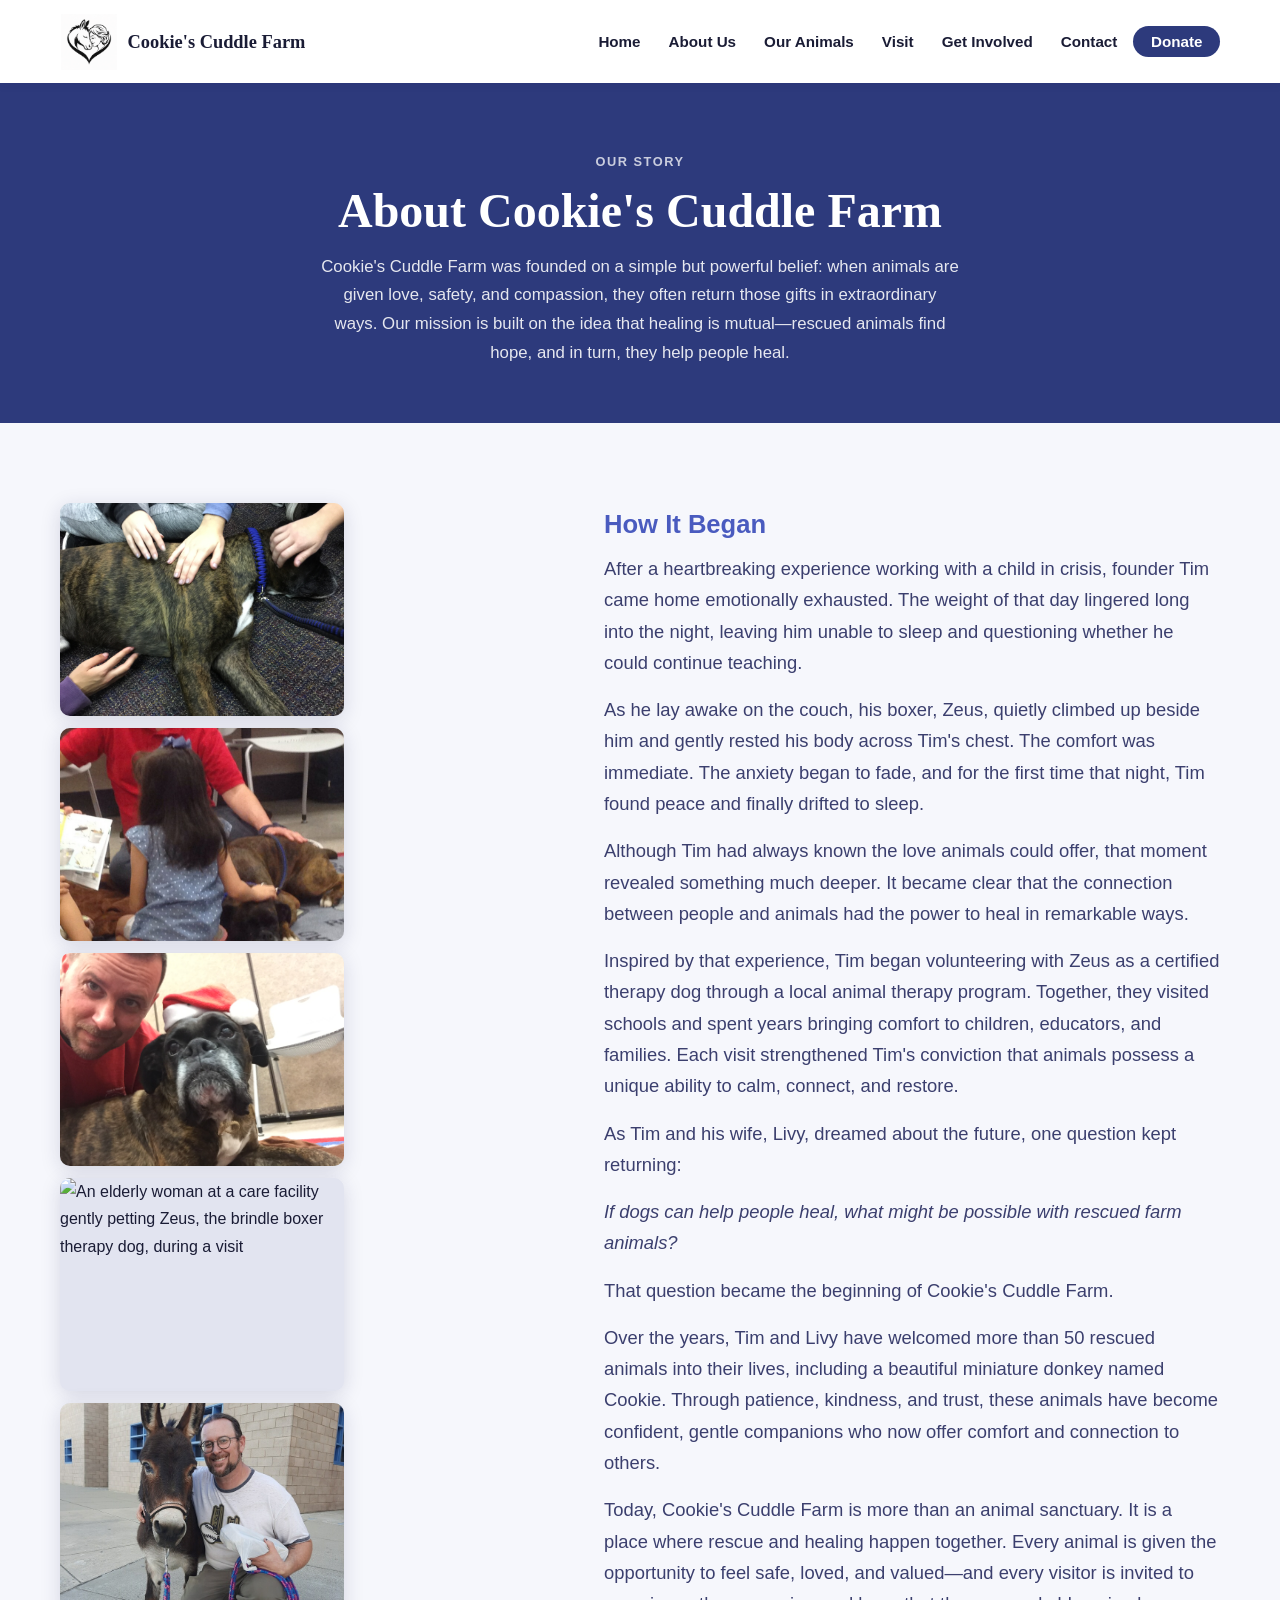
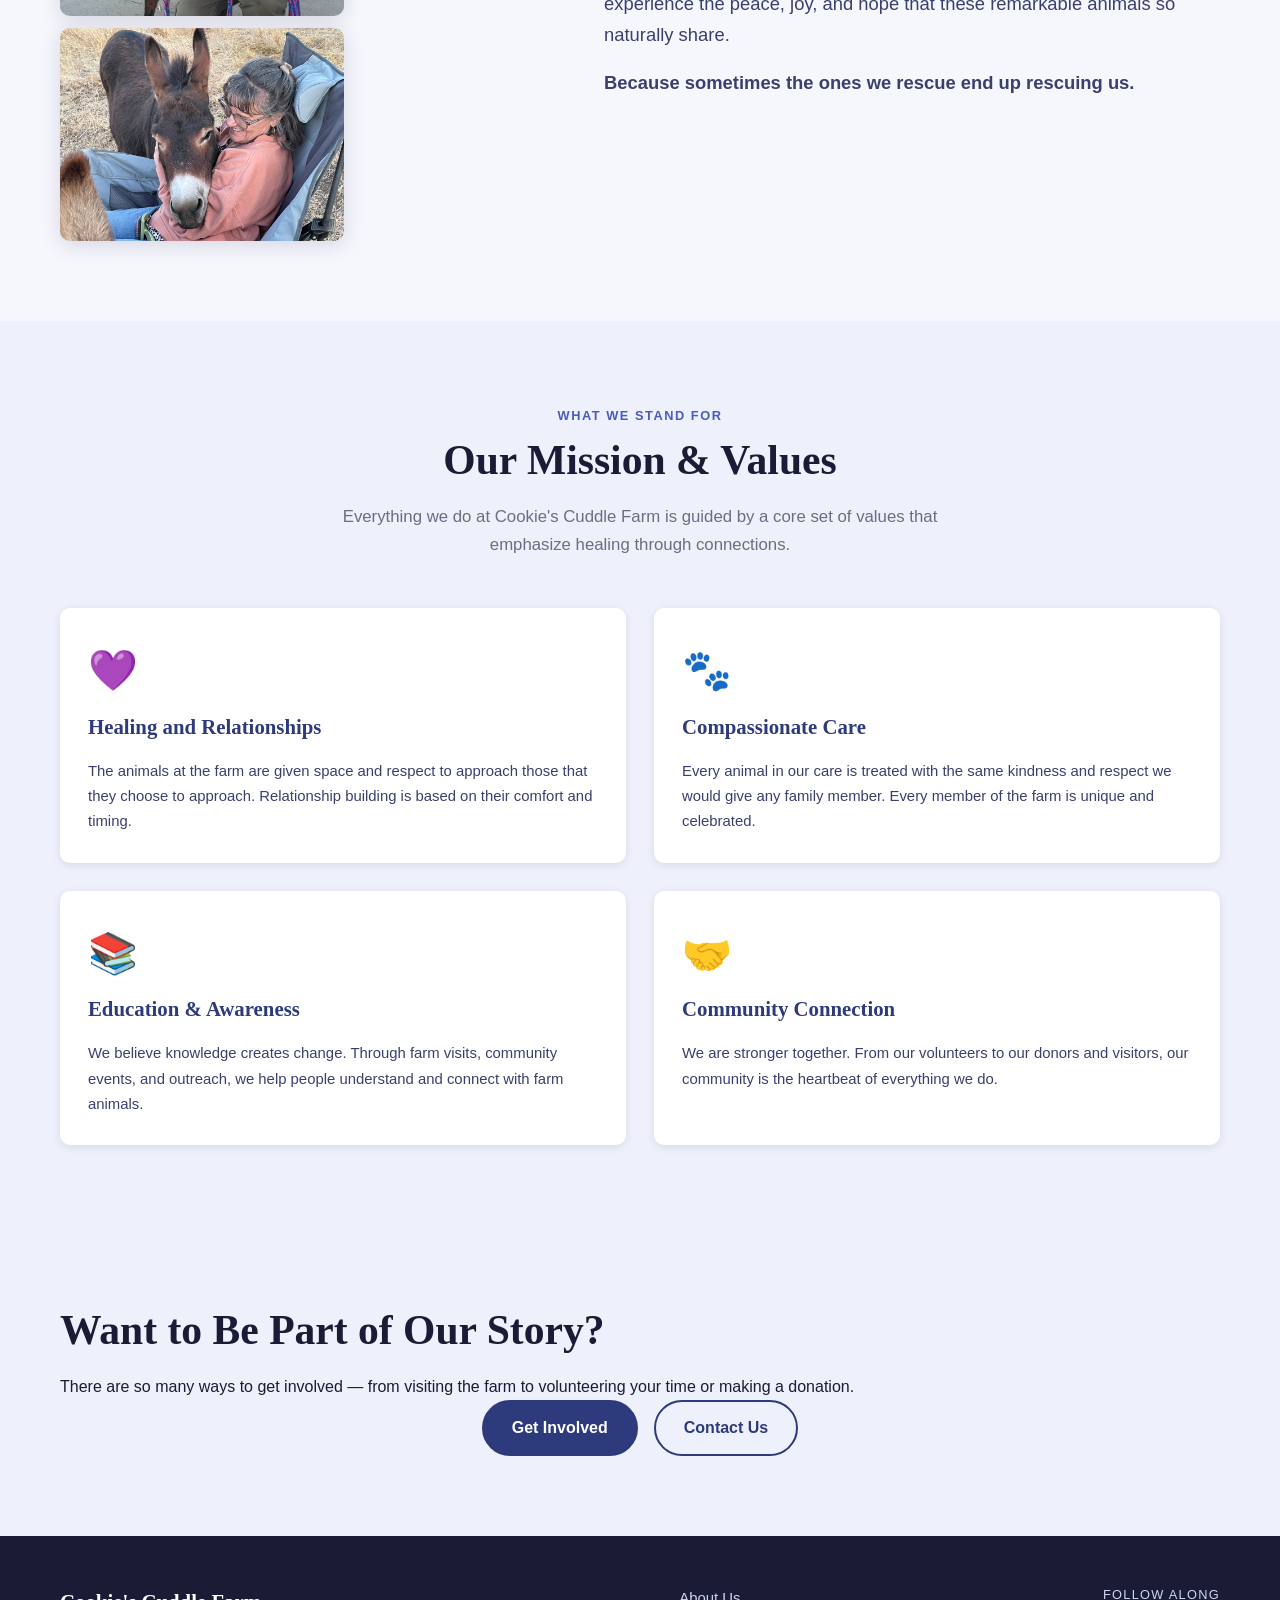
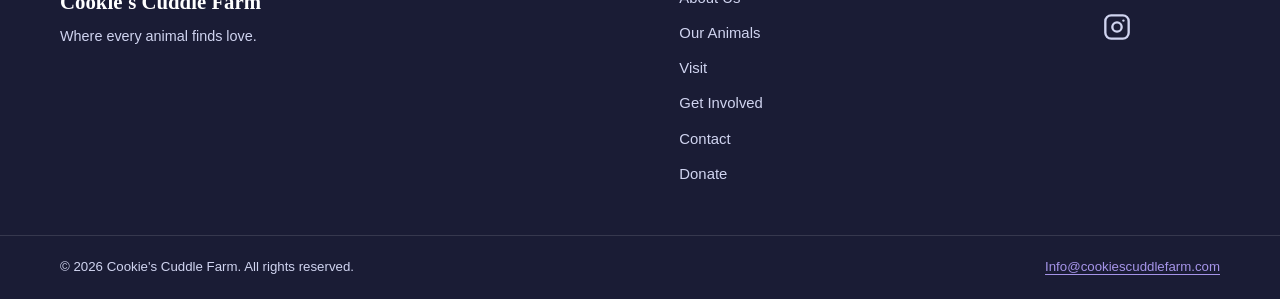
==== about.html @ c9dfd7ea "Remove '& Rescue' from brand name across all pages" ====
<!DOCTYPE html>
<html lang="en">
<head>
  <meta charset="UTF-8" />
  <meta name="viewport" content="width=device-width, initial-scale=1.0" />
  <meta http-equiv="X-Content-Type-Options" content="nosniff" />
  <meta http-equiv="X-Frame-Options" content="DENY" />
  <meta http-equiv="Content-Security-Policy" content="default-src 'self'; style-src 'self' https://fonts.googleapis.com; font-src 'self' https://fonts.gstatic.com; img-src 'self' data:; script-src 'self';" />
  <meta name="description" content="Learn about Cookie's Cuddle Farm — our story, our mission, and the values that guide our care for rescued farm animals." />
  <meta name="robots" content="index, follow" />
  <title>About Us | Cookie's Cuddle Farm</title>
  <link rel="preconnect" href="https://fonts.googleapis.com" />
  <link rel="preconnect" href="https://fonts.gstatic.com" crossorigin />
  <link href="https://fonts.googleapis.com/css2?family=Playfair+Display:wght@400;700&family=Nunito:wght@400;600;700&display=swap" rel="stylesheet" />
  <link rel="stylesheet" href="css/styles.css" />
  <link rel="icon" href="images/logo.png" type="image/png" />
</head>
<body>

  <a class="skip-link" href="#main-content">Skip to main content</a>

  <header class="site-header" role="banner">
    <div class="container header-inner">
      <a href="index.html" class="logo" aria-label="Cookie's Cuddle Farm — home">
        <img src="images/logo.png" alt="Cookie's Cuddle Farm logo — a black and white illustration of a donkey and a woman sharing a tender moment inside a heart" width="60" height="60" />
        <span class="logo-text">Cookie's Cuddle Farm</span>
      </a>
      <button class="nav-toggle" id="navToggle" aria-controls="primary-nav" aria-expanded="false" aria-label="Open navigation menu">
        <span class="hamburger" aria-hidden="true"></span>
      </button>
      <nav id="primary-nav" class="primary-nav" aria-label="Primary navigation">
        <ul role="list">
          <li><a href="index.html">Home</a></li>
          <li><a href="about.html" aria-current="page">About Us</a></li>
          <li><a href="animals.html">Our Animals</a></li>
          <li><a href="visit.html">Visit</a></li>
          <li><a href="get-involved.html">Get Involved</a></li>
          <li><a href="contact.html">Contact</a></li>
          <li><a href="donate.html" class="nav-cta">Donate</a></li>
        </ul>
      </nav>
    </div>
  </header>

  <main id="main-content">

    <!-- Page Hero -->
    <section class="page-hero" aria-label="About Us">
      <div class="container">
        <span class="section-label">Our Story</span>
        <h1>About Cookie's Cuddle Farm</h1>
        <p>Cookie's Cuddle Farm was founded on a simple but powerful belief: when animals are given love, safety, and compassion, they often return those gifts in extraordinary ways. Our mission is built on the idea that healing is mutual—rescued animals find hope, and in turn, they help people heal.</p>
      </div>
    </section>

    <!-- Our Story -->
    <section class="section" aria-labelledby="story-heading">
      <div class="container about-grid">
        <div class="about-image">
          <div class="story-photo-stack">
            <img src="images/story-1.jpg" alt="Children gently petting Zeus, a brindle boxer therapy dog, as he lies calmly on the floor" loading="lazy" />
            <img src="images/story-2.jpg" alt="Tim sitting with Zeus and a young girl reading a book during a school therapy visit" loading="lazy" />
            <img src="images/story-3.jpg" alt="Tim taking a selfie with Zeus wearing a Santa hat" loading="lazy" />
            <img src="images/story-6.jpg" alt="An elderly woman at a care facility gently petting Zeus, the brindle boxer therapy dog, during a visit" loading="lazy" />
            <img src="images/story-4.jpg" alt="Tim kneeling beside Cookie, a miniature donkey, outside a school building" loading="lazy" />
            <img src="images/story-5.jpg" alt="Cookie the miniature donkey wearing a purple halter, being gently petted by students" loading="lazy" />
          </div>
        </div>
        <div class="about-text">
          <span class="section-label">How It Began</span>

          <p>After a heartbreaking experience working with a child in crisis, founder Tim came home emotionally exhausted. The weight of that day lingered long into the night, leaving him unable to sleep and questioning whether he could continue teaching.</p>
          <p>As he lay awake on the couch, his boxer, Zeus, quietly climbed up beside him and gently rested his body across Tim's chest. The comfort was immediate. The anxiety began to fade, and for the first time that night, Tim found peace and finally drifted to sleep.</p>
          <p>Although Tim had always known the love animals could offer, that moment revealed something much deeper. It became clear that the connection between people and animals had the power to heal in remarkable ways.</p>
          <p>Inspired by that experience, Tim began volunteering with Zeus as a certified therapy dog through a local animal therapy program. Together, they visited schools and spent years bringing comfort to children, educators, and families. Each visit strengthened Tim's conviction that animals possess a unique ability to calm, connect, and restore.</p>
          <p>As Tim and his wife, Livy, dreamed about the future, one question kept returning:</p>
          <p><em>If dogs can help people heal, what might be possible with rescued farm animals?</em></p>
          <p>That question became the beginning of Cookie's Cuddle Farm.</p>
          <p>Over the years, Tim and Livy have welcomed more than 50 rescued animals into their lives, including a beautiful miniature donkey named Cookie. Through patience, kindness, and trust, these animals have become confident, gentle companions who now offer comfort and connection to others.</p>
          <p>Today, Cookie's Cuddle Farm is more than an animal sanctuary. It is a place where rescue and healing happen together. Every animal is given the opportunity to feel safe, loved, and valued—and every visitor is invited to experience the peace, joy, and hope that these remarkable animals so naturally share.</p>
          <p><strong>Because sometimes the ones we rescue end up rescuing us.</strong></p>
        </div>
      </div>
    </section>

    <!-- Mission & Values -->
    <section class="section bg-light" aria-labelledby="mission-heading">
      <div class="container">
        <div class="section-header">
          <span class="section-label">What We Stand For</span>
          <h2 id="mission-heading">Our Mission &amp; Values</h2>
          <p class="section-intro">Everything we do at Cookie's Cuddle Farm is guided by a core set of values that emphasize healing through connections.</p>
        </div>
        <div class="values-grid">
          <div class="value-card">
            <div class="involved-icon" aria-hidden="true">💜</div>
            <h3>Healing and Relationships</h3>
            <p>The animals at the farm are given space and respect to approach those that they choose to approach. Relationship building is based on their comfort and timing.</p>
          </div>
          <div class="value-card">
            <div class="involved-icon" aria-hidden="true">🐾</div>
            <h3>Compassionate Care</h3>
            <p>Every animal in our care is treated with the same kindness and respect we would give any family member. Every member of the farm is unique and celebrated.</p>
          </div>
          <div class="value-card">
            <div class="involved-icon" aria-hidden="true">📚</div>
            <h3>Education &amp; Awareness</h3>
            <p>We believe knowledge creates change. Through farm visits, community events, and outreach, we help people understand and connect with farm animals.</p>
          </div>
          <div class="value-card">
            <div class="involved-icon" aria-hidden="true">🤝</div>
            <h3>Community Connection</h3>
            <p>We are stronger together. From our volunteers to our donors and visitors, our community is the heartbeat of everything we do.</p>
          </div>
        </div>
      </div>
    </section>

    <!-- CTA -->
    <section class="section cta-band" aria-label="Get involved">
      <div class="container" style="text-align:center; max-width:640px;">
        <h2>Want to Be Part of Our Story?</h2>
        <p style="margin-bottom:1.5rem; color:var(--text-mid);">There are so many ways to get involved — from visiting the farm to volunteering your time or making a donation.</p>
        <div class="hero-actions">
          <a href="get-involved.html" class="btn btn-primary">Get Involved</a>
          <a href="contact.html" class="btn btn-outline">Contact Us</a>
        </div>
      </div>
    </section>

  </main>

  <footer class="site-footer" role="contentinfo">
    <div class="container footer-inner">
      <div class="footer-brand">
        <p class="footer-logo">Cookie's Cuddle Farm</p>
        <p class="footer-tagline">Where every animal finds love.</p>
      </div>
      <nav class="footer-nav" aria-label="Footer navigation">
        <ul role="list">
          <li><a href="about.html">About Us</a></li>
          <li><a href="animals.html">Our Animals</a></li>
          <li><a href="visit.html">Visit</a></li>
          <li><a href="get-involved.html">Get Involved</a></li>
          <li><a href="contact.html">Contact</a></li>
          <li><a href="donate.html">Donate</a></li>
        </ul>
      </nav>
      <div class="footer-social">
        <p>Follow Along</p>
        <a href="https://www.instagram.com/cookiescuddlefarm" target="_blank" rel="noopener noreferrer" aria-label="Follow Cookie's Cuddle Farm on Instagram (opens in new tab)" class="social-link">
          <svg xmlns="http://www.w3.org/2000/svg" width="28" height="28" viewBox="0 0 24 24" fill="none" stroke="currentColor" stroke-width="2" stroke-linecap="round" stroke-linejoin="round" aria-hidden="true" focusable="false">
            <rect x="2" y="2" width="20" height="20" rx="5" ry="5"/><circle cx="12" cy="12" r="4"/><circle cx="17.5" cy="6.5" r="1" fill="currentColor" stroke="none"/>
          </svg>
          <span class="sr-only">Instagram</span>
        </a>
      </div>
    </div>
    <div class="footer-bottom">
      <div class="container">
        <p>&copy; <span id="year"></span> Cookie's Cuddle Farm. All rights reserved.</p>
        <p><a href="mailto:Info@cookiescuddlefarm.com">Info@cookiescuddlefarm.com</a></p>
      </div>
    </div>
  </footer>

  <script src="js/main.js"></script>
</body>
</html>
---- css/styles.css ----
/* =============================================
   Cookie's Cuddle Farm & Rescue
   Stylesheet — WCAG 2.1 AA compliant
   ============================================= */

/* ── Reset & base ── */
*, *::before, *::after {
  box-sizing: border-box;
  margin: 0;
  padding: 0;
}

/* ── Light mode (default) ── */
:root {
  --blue-dark:    #2d3a7c;
  --blue:         #4a5bbf;
  --blue-light:   #eef0fb;
  --purple:       #7b4fb5;
  --purple-light: #f0eaf9;
  --error:        #5c3494;

  --bg-page:      #f6f7fc;
  --bg-card:      #ffffff;
  --bg-tint:      #eef0fb;
  --bg-tint-alt:  #f0eaf9;

  --text-dark:    #1a1c35;
  --text-mid:     #3b3f6e;
  --text-muted:   #6b6d85;
  --border:       #e2e4f0;

  --header-bg:    #ffffff;
  --footer-bg:    #1a1c35;
  --footer-text:  #d0d4f0;
  --footer-link:  #a594e8;

  --btn-primary-bg:   #2d3a7c;
  --btn-primary-text: #ffffff;
  --btn-primary-hover:#4a5bbf;

  --btn-secondary-bg:   #7b4fb5;
  --btn-secondary-text: #ffffff;
  --btn-secondary-hover:#5c3494;

  --shadow-sm:  0 2px 8px rgba(30,30,80,.10);
  --shadow-md:  0 4px 20px rgba(30,30,80,.15);
  --radius:       10px;
  --font-serif:   'Playfair Display', Georgia, serif;
  --font-sans:    'Nunito', 'Segoe UI', sans-serif;
  --transition:   0.25s ease;
  --max-width:    1160px;
}

/* ── Dark mode ── */
@media (prefers-color-scheme: dark) {
  :root {
    --blue-dark:    #8fa3f5;   /* lighter so it pops on dark bg */
    --blue:         #6b80e8;
    --blue-light:   #1e2045;
    --purple:       #b389e8;
    --purple-light: #1f1535;
    --error:        #d4a8ff;

    --bg-page:      #0f1020;
    --bg-card:      #181a38;
    --bg-tint:      #1e2045;
    --bg-tint-alt:  #1f1535;

    --text-dark:    #e8eaff;
    --text-mid:     #b0b8e8;
    --text-muted:   #7b83b0;
    --border:       #2c2f60;

    --header-bg:    #12142a;
    --footer-bg:    #0a0b18;
    --footer-text:  #9098c8;
    --footer-link:  #b389e8;

    --btn-primary-bg:   #5068d8;
    --btn-primary-text: #ffffff;
    --btn-primary-hover:#6b80e8;

    --btn-secondary-bg:   #8b5ec8;
    --btn-secondary-text: #ffffff;
    --btn-secondary-hover:#a374e0;

    --shadow-sm:  0 2px 8px rgba(0,0,0,.35);
    --shadow-md:  0 4px 20px rgba(0,0,0,.50);
  }
}

html {
  scroll-behavior: smooth;
  font-size: 100%;
}

body {
  font-family: var(--font-sans);
  color: var(--text-dark);
  background: var(--bg-page);
  line-height: 1.7;
  -webkit-font-smoothing: antialiased;
}

img {
  max-width: 100%;
  height: auto;
  display: block;
}

a {
  color: var(--blue-dark);
  text-decoration: underline;
  text-underline-offset: 3px;
  transition: color var(--transition);
}

a:hover, a:focus-visible {
  color: var(--purple);
}

/* ── Focus styles — visible for keyboard users ── */
:focus-visible {
  outline: 3px solid var(--purple);
  outline-offset: 3px;
  border-radius: 3px;
}

/* ── Skip link ── */
.skip-link {
  position: absolute;
  top: -100%;
  left: 1rem;
  background: var(--blue-dark);
  color: #ffffff;
  padding: .5rem 1rem;
  border-radius: 0 0 var(--radius) var(--radius);
  font-weight: 700;
  z-index: 1000;
  text-decoration: none;
}

.skip-link:focus {
  top: 0;
}

/* ── Screen-reader only ── */
.sr-only {
  position: absolute;
  width: 1px;
  height: 1px;
  padding: 0;
  margin: -1px;
  overflow: hidden;
  clip: rect(0,0,0,0);
  white-space: nowrap;
  border: 0;
}

/* ── Container ── */
.container {
  width: 92%;
  max-width: var(--max-width);
  margin-inline: auto;
}

/* ── Section spacing ── */
.section {
  padding: 5rem 0;
}

.bg-light {
  background: var(--bg-tint);
}

/* ── Section header block ── */
.section-header {
  text-align: center;
  max-width: 680px;
  margin: 0 auto 3rem;
}

.section-label {
  display: inline-block;
  font-family: var(--font-sans);
  font-size: .8rem;
  font-weight: 700;
  letter-spacing: .12em;
  text-transform: uppercase;
  color: var(--blue);
  margin-bottom: .5rem;
}

h1, h2, h3 {
  font-family: var(--font-serif);
  line-height: 1.25;
  color: var(--text-dark);
}

h1 { font-size: clamp(2.2rem, 5vw, 3.5rem); }
h2 { font-size: clamp(1.8rem, 3.5vw, 2.6rem); margin-bottom: 1rem; }
h3 { font-size: 1.3rem; margin-bottom: .6rem; }

.section-intro {
  color: var(--text-muted);
  font-size: 1.05rem;
  margin-top: .5rem;
}

/* ── Buttons ── */
.btn {
  display: inline-block;
  padding: .75rem 1.75rem;
  border-radius: 50px;
  font-family: var(--font-sans);
  font-size: 1rem;
  font-weight: 700;
  text-decoration: none;
  cursor: pointer;
  border: 2px solid transparent;
  transition: background var(--transition), color var(--transition), border-color var(--transition), transform var(--transition);
  white-space: nowrap;
}

.btn:active { transform: scale(.97); }

.btn-primary {
  background: var(--btn-primary-bg);
  color: var(--btn-primary-text);
  border-color: var(--btn-primary-bg);
}

.btn-primary:hover, .btn-primary:focus-visible {
  background: var(--btn-primary-hover);
  border-color: var(--btn-primary-hover);
  color: var(--btn-primary-text);
}

.btn-secondary {
  background: var(--btn-secondary-bg);
  color: var(--btn-secondary-text);
  border-color: var(--btn-secondary-bg);
}

.btn-secondary:hover, .btn-secondary:focus-visible {
  background: var(--btn-secondary-hover);
  border-color: var(--btn-secondary-hover);
  color: var(--btn-secondary-text);
}

.btn-outline {
  background: transparent;
  color: var(--blue-dark);
  border-color: var(--blue-dark);
}

.btn-outline:hover, .btn-outline:focus-visible {
  background: var(--blue-dark);
  color: #ffffff;
}

/* =============================================
   HEADER / NAV
   ============================================= */
.site-header {
  position: sticky;
  top: 0;
  z-index: 200;
  background: var(--header-bg);
  box-shadow: var(--shadow-sm);
}

.header-inner {
  display: flex;
  align-items: center;
  justify-content: space-between;
  gap: 1rem;
  padding-block: .85rem;
}

.logo {
  display: flex;
  align-items: center;
  gap: .6rem;
  text-decoration: none;
  color: var(--text-dark);
}

.logo img {
  width: 58px;
  height: 56px;
  border-radius: 0;
  object-fit: contain;
}

.logo-text {
  font-family: var(--font-serif);
  font-size: 1.15rem;
  font-weight: 700;
  line-height: 1.2;
}

.logo-sub {
  display: block;
  font-size: .85rem;
  font-weight: 400;
  color: var(--blue);
}

.primary-nav ul {
  display: flex;
  align-items: center;
  gap: .25rem;
  list-style: none;
}

.primary-nav a {
  padding: .4rem .75rem;
  border-radius: 50px;
  font-weight: 600;
  font-size: .95rem;
  text-decoration: none;
  color: var(--text-dark);
  transition: background var(--transition), color var(--transition);
}

.primary-nav a:hover,
.primary-nav a:focus-visible {
  background: var(--bg-tint);
  color: var(--blue-dark);
}

.primary-nav .nav-cta {
  background: var(--btn-primary-bg);
  color: var(--btn-primary-text);
  padding: .45rem 1.1rem;
}

.primary-nav .nav-cta:hover,
.primary-nav .nav-cta:focus-visible {
  background: var(--btn-primary-hover);
  color: var(--btn-primary-text);
}

/* Hamburger button */
.nav-toggle {
  display: none;
  background: none;
  border: none;
  cursor: pointer;
  padding: .5rem;
  border-radius: var(--radius);
  color: var(--text-dark);
}

.hamburger,
.hamburger::before,
.hamburger::after {
  display: block;
  width: 26px;
  height: 2px;
  background: currentColor;
  border-radius: 2px;
  transition: transform var(--transition), opacity var(--transition);
}

.hamburger { position: relative; }

.hamburger::before,
.hamburger::after {
  content: '';
  position: absolute;
  left: 0;
}

.hamburger::before { top: -8px; }
.hamburger::after  { top:  8px; }

/* Open state */
.nav-toggle[aria-expanded="true"] .hamburger { background: transparent; }
.nav-toggle[aria-expanded="true"] .hamburger::before { transform: rotate(45deg) translate(5.5px, 5.5px); }
.nav-toggle[aria-expanded="true"] .hamburger::after  { transform: rotate(-45deg) translate(5.5px, -5.5px); }

/* =============================================
   HERO
   ============================================= */
.hero {
  position: relative;
  min-height: 90vh;
  display: flex;
  align-items: center;
  background:
    linear-gradient(rgba(20,25,70,.45), rgba(40,15,70,.50)),
    url('../images/hero.jpg') center/cover no-repeat;
  color: var(--white);
  text-align: center;
}

.hero-overlay {
  position: absolute;
  inset: 0;
  background: linear-gradient(160deg, rgba(45,58,124,.30) 0%, rgba(90,30,140,.20) 100%);
  pointer-events: none;
}

.hero-content {
  position: relative;
  z-index: 1;
  padding-block: 4rem;
}

.hero-logo {
  width: 220px;
  height: 220px;
  object-fit: contain;
  margin: 0 auto 1.5rem;
  filter: drop-shadow(0 4px 16px rgba(0,0,0,.35));
}

.hero h1 {
  color: var(--white);
  text-shadow: 0 2px 8px rgba(0,0,0,.4);
  margin-bottom: 1rem;
}

.hero-tagline {
  font-size: clamp(1rem, 2.2vw, 1.25rem);
  max-width: 680px;
  margin: 0 auto 2rem;
  opacity: .93;
}

.hero-actions {
  display: flex;
  gap: 1rem;
  justify-content: center;
  flex-wrap: wrap;
}

/* =============================================
   MISSION BANNER
   ============================================= */
.mission-banner {
  background: var(--blue-dark);
  color: #ffffff;
  padding: 2rem 0;
}

.mission-grid {
  display: grid;
  grid-template-columns: repeat(4, 1fr);
  gap: 1rem;
  text-align: center;
}

.mission-item {
  display: flex;
  flex-direction: column;
  align-items: center;
  gap: .4rem;
  font-weight: 600;
  font-size: .95rem;
}

.mission-icon { font-size: 1.8rem; }

/* =============================================
   ABOUT
   ============================================= */
.about-grid {
  display: grid;
  grid-template-columns: 1fr 1fr;
  gap: 1.5rem;
  align-items: start;
}

.about-image img {
  border-radius: var(--radius);
  box-shadow: var(--shadow-md);
  width: 100%;
  aspect-ratio: 4/3;
  object-fit: cover;
  background: var(--border);
}

.about-text .section-label { margin-bottom: .4rem; font-size: 1.6rem; text-transform: none; letter-spacing: 0; }
.about-text p { color: var(--text-mid); margin-bottom: 1rem; font-size: 1.15rem; }
.about-text { margin-left: -.5in; }

.story-photo-stack {
  display: flex;
  flex-direction: column;
  gap: .75rem;
}

.story-photo-stack img {
  width: 50%;
  border-radius: var(--radius);
  box-shadow: var(--shadow-md);
  object-fit: cover;
  aspect-ratio: 4/3;
}
.about-text .btn { margin-top: .5rem; }

/* =============================================
   ANIMALS
   ============================================= */
.animal-grid {
  display: grid;
  grid-template-columns: repeat(auto-fill, minmax(240px, 1fr));
  gap: 1.75rem;
  margin-bottom: 3rem;
}

.animal-card {
  background: var(--bg-card);
  border-radius: var(--radius);
  box-shadow: var(--shadow-sm);
  overflow: hidden;
  transition: transform var(--transition), box-shadow var(--transition);
}

.animal-card:hover {
  transform: translateY(-4px);
  box-shadow: var(--shadow-md);
}

.animal-img-wrap {
  aspect-ratio: 4/3;
  overflow: hidden;
  background: var(--border);
}

.animal-img-wrap img {
  width: 100%;
  height: 100%;
  object-fit: cover;
  transition: transform .4s ease;
}

.animal-card:hover .animal-img-wrap img {
  transform: scale(1.04);
}

.animal-card-body {
  padding: 1.25rem 1.25rem 1.5rem;
}

.animal-card-body h3 { color: var(--blue-dark); }
.animal-card-body p  { font-size: .93rem; color: var(--text-mid); }

/* Instagram teaser */
.instagram-teaser {
  text-align: center;
  padding: 2rem;
  background: var(--bg-tint-alt);
  border-radius: var(--radius);
  display: flex;
  flex-wrap: wrap;
  gap: 1rem;
  align-items: center;
  justify-content: center;
}

.instagram-teaser p {
  font-weight: 600;
  font-size: 1.05rem;
  color: var(--text-mid);
}

/* =============================================
   VISIT
   ============================================= */
.visit-grid {
  display: grid;
  grid-template-columns: 1fr 1fr;
  gap: 4rem;
  align-items: center;
}

.visit-text .section-label { margin-bottom: .4rem; }
.visit-text p { color: var(--text-mid); margin-bottom: 1.25rem; }

.visit-details {
  list-style: none;
  margin-bottom: 1.5rem;
  display: flex;
  flex-direction: column;
  gap: .75rem;
}

.visit-details li {
  display: grid;
  grid-template-columns: 110px 1fr;
  gap: .5rem;
  font-size: .95rem;
  color: var(--text-mid);
}

.visit-details strong { color: var(--text-dark); }

.visit-image img {
  border-radius: var(--radius);
  box-shadow: var(--shadow-md);
  width: 100%;
  aspect-ratio: 4/3;
  object-fit: cover;
  background: var(--border);
}

/* =============================================
   STATS BAND
   ============================================= */
.stats-band {
  background: var(--bg-tint-alt);
  padding: 3.5rem 0;
}

.stats-grid {
  display: grid;
  grid-template-columns: repeat(4, 1fr);
  gap: 2rem;
  text-align: center;
}

.stat {
  display: flex;
  flex-direction: column;
  align-items: center;
  gap: .3rem;
}

.stat-number {
  font-family: var(--font-serif);
  font-size: clamp(2rem, 4vw, 3rem);
  font-weight: 700;
  color: var(--blue-dark);
  line-height: 1;
}

.stat-label {
  font-size: .9rem;
  font-weight: 600;
  color: var(--text-mid);
}

/* =============================================
   GET INVOLVED
   ============================================= */
.involved-grid {
  display: grid;
  grid-template-columns: repeat(3, 1fr);
  gap: 2rem;
}

.involved-card {
  background: var(--bg-card);
  border-radius: var(--radius);
  padding: 2rem 1.75rem;
  text-align: center;
  box-shadow: var(--shadow-sm);
  display: flex;
  flex-direction: column;
  gap: .75rem;
  transition: transform var(--transition), box-shadow var(--transition);
}

.involved-card:hover {
  transform: translateY(-4px);
  box-shadow: var(--shadow-md);
}

.involved-icon { font-size: 2.5rem; }

.involved-card h3 { color: var(--blue-dark); }
.involved-card p  { color: var(--text-mid); font-size: .95rem; flex: 1; }
.involved-card .btn { align-self: center; margin-top: auto; }

/* =============================================
   CONTACT
   ============================================= */
.contact-grid {
  display: grid;
  grid-template-columns: 1fr 1.4fr;
  gap: 4rem;
  align-items: start;
}

.contact-info .section-label { margin-bottom: .4rem; }
.contact-info p { color: var(--text-mid); margin-bottom: 1.25rem; }

.contact-details {
  list-style: none;
  display: flex;
  flex-direction: column;
  gap: .75rem;
}

.contact-details li {
  display: flex;
  flex-direction: column;
  font-size: .95rem;
}

.contact-details strong { color: var(--text-dark); font-size: .8rem; text-transform: uppercase; letter-spacing: .07em; }
.contact-details a { color: var(--blue-dark); font-weight: 600; }

/* Form */
.contact-form-wrap {
  background: var(--bg-card);
  border-radius: var(--radius);
  padding: 2.5rem;
  box-shadow: var(--shadow-sm);
}

.form-group {
  display: flex;
  flex-direction: column;
  gap: .35rem;
  margin-bottom: 1.25rem;
}

.form-group label {
  font-weight: 700;
  font-size: .9rem;
  color: var(--text-dark);
}

.form-group input,
.form-group select,
.form-group textarea {
  border: 2px solid var(--border);
  border-radius: 6px;
  padding: .6rem .85rem;
  font-family: var(--font-sans);
  font-size: 1rem;
  color: var(--text-dark);
  background: var(--bg-page);
  transition: border-color var(--transition);
  width: 100%;
}

.form-group input:focus,
.form-group select:focus,
.form-group textarea:focus {
  outline: none;
  border-color: var(--blue);
  box-shadow: 0 0 0 3px rgba(74,91,191,.2);
}

.form-group input[aria-invalid="true"],
.form-group textarea[aria-invalid="true"] {
  border-color: var(--error);
}

.field-error {
  font-size: .83rem;
  color: var(--error);
  font-weight: 600;
  min-height: 1rem;
}

/* Honeypot — visually hidden but not sr-only so bots see it */
.hp-field {
  position: absolute;
  left: -9999px;
  top: -9999px;
  opacity: 0;
  pointer-events: none;
}

.form-success {
  margin-top: 1rem;
  padding: .75rem 1rem;
  background: var(--bg-tint);
  color: var(--blue-dark);
  border-radius: 6px;
  font-weight: 600;
}

.contact-form .btn { width: 100%; justify-content: center; }

/* =============================================
   FOOTER
   ============================================= */
.site-footer {
  background: var(--footer-bg);
  color: var(--footer-text);
}

.footer-inner {
  display: grid;
  grid-template-columns: 1.5fr 1fr auto;
  gap: 2rem;
  align-items: start;
  padding-block: 3rem;
}

.footer-logo {
  font-family: var(--font-serif);
  font-size: 1.3rem;
  font-weight: 700;
  color: #ffffff;
}

.footer-logo span { color: var(--footer-link); }

.footer-tagline {
  color: var(--footer-text);
  font-size: .9rem;
  margin-top: .35rem;
}

.footer-nav ul {
  list-style: none;
  display: flex;
  flex-direction: column;
  gap: .5rem;
}

.footer-nav a {
  color: var(--footer-text);
  text-decoration: none;
  font-size: .93rem;
  transition: color var(--transition);
}

.footer-nav a:hover, .footer-nav a:focus-visible {
  color: var(--footer-link);
}

.footer-social p {
  font-size: .8rem;
  text-transform: uppercase;
  letter-spacing: .1em;
  color: var(--footer-text);
  margin-bottom: .5rem;
}

.social-link {
  display: inline-flex;
  align-items: center;
  color: var(--footer-text);
  transition: color var(--transition);
}

.social-link:hover, .social-link:focus-visible {
  color: var(--footer-link);
}

.footer-bottom {
  border-top: 1px solid rgba(255,255,255,.12);
  padding-block: 1.25rem;
}

.footer-bottom .container {
  display: flex;
  flex-wrap: wrap;
  justify-content: space-between;
  gap: .5rem;
  font-size: .83rem;
  color: var(--footer-text);
}

.footer-bottom a {
  color: var(--footer-link);
}

/* =============================================
   PAGE HERO (inner pages)
   ============================================= */
.page-hero {
  background: var(--blue-dark);
  color: #ffffff;
  padding: 4rem 0 3.5rem;
  text-align: center;
}

.page-hero .section-label {
  color: rgba(255,255,255,.75);
}

.page-hero h1 {
  color: #ffffff;
  font-size: clamp(1.9rem, 4vw, 3rem);
  margin-bottom: .75rem;
}

.page-hero p {
  max-width: 640px;
  margin-inline: auto;
  opacity: .88;
  font-size: 1.05rem;
}

/* =============================================
   TEASER GRID (home page)
   ============================================= */
.teaser-grid {
  display: grid;
  grid-template-columns: repeat(3, 1fr);
  gap: 1.5rem;
}

.teaser-card {
  display: flex;
  flex-direction: column;
  gap: .6rem;
  background: var(--bg-card);
  border-radius: var(--radius);
  padding: 2rem 1.75rem;
  text-decoration: none;
  color: inherit;
  box-shadow: var(--shadow-sm);
  border: 2px solid transparent;
  transition: transform var(--transition), box-shadow var(--transition), border-color var(--transition);
}

.teaser-card:hover,
.teaser-card:focus-visible {
  transform: translateY(-4px);
  box-shadow: var(--shadow-md);
  border-color: var(--blue);
  color: inherit;
}

.teaser-card--highlight {
  background: var(--bg-tint-alt);
  border-color: var(--purple);
}

.teaser-icon {
  font-size: 2.2rem;
}

.teaser-card h3 {
  color: var(--blue-dark);
  font-size: 1.2rem;
}

.teaser-card p {
  color: var(--text-mid);
  font-size: .93rem;
  flex: 1;
}

.teaser-link {
  font-weight: 700;
  color: var(--blue);
  font-size: .9rem;
  margin-top: .25rem;
}

/* =============================================
   VALUES GRID (about page)
   ============================================= */
.values-grid {
  display: grid;
  grid-template-columns: repeat(2, 1fr);
  gap: 1.75rem;
}

.value-card {
  background: var(--bg-card);
  border-radius: var(--radius);
  padding: 1.75rem;
  box-shadow: var(--shadow-sm);
  display: flex;
  flex-direction: column;
  gap: .6rem;
}

.value-card h3 { color: var(--blue-dark); }
.value-card p  { color: var(--text-mid); font-size: .93rem; }

/* =============================================
   CTA BAND (reusable bottom CTA section)
   ============================================= */
.cta-band {
  background: var(--bg-tint);
}

/* =============================================
   DONATE OPTIONS
   ============================================= */
.donate-options {
  display: flex;
  flex-direction: column;
  gap: 1.25rem;
  margin-bottom: 1rem;
}

.donate-option-card {
  display: flex;
  flex-direction: column;
  align-items: center;
  gap: .75rem;
  background: var(--bg-card);
  border-radius: var(--radius);
  padding: 2rem;
  box-shadow: var(--shadow-sm);
  text-decoration: none;
  color: inherit;
  border: 2px solid transparent;
  transition: border-color var(--transition), box-shadow var(--transition);
}

.donate-option-card:hover,
.donate-option-card:focus-visible {
  border-color: var(--purple);
  box-shadow: var(--shadow-md);
  color: inherit;
}

.donate-option-card h3 { color: var(--blue-dark); }
.donate-option-card p  { color: var(--text-mid); font-size: .93rem; }

/* =============================================
   RESPONSIVE
   ============================================= */
@media (max-width: 900px) {
  .about-grid,
  .visit-grid,
  .contact-grid {
    grid-template-columns: 1fr;
    gap: 2.5rem;
  }

  .about-text { margin-left: 0; }
  .about-image { order: 2; }
  .about-text  { order: 1; }
  .story-photo-stack img { width: 85%; }

  .teaser-grid {
    grid-template-columns: repeat(2, 1fr);
  }

  .values-grid {
    grid-template-columns: 1fr;
  }

  .visit-image { order: -1; }

  .mission-grid,
  .stats-grid {
    grid-template-columns: repeat(2, 1fr);
  }

  .involved-grid {
    grid-template-columns: 1fr 1fr;
  }

  .footer-inner {
    grid-template-columns: 1fr 1fr;
  }
}

@media (max-width: 680px) {
  /* Mobile nav */
  .nav-toggle {
    display: flex;
    align-items: center;
    justify-content: center;
    z-index: 210;
  }

  .primary-nav {
    position: fixed;
    inset: 0 0 0 30%;
    background: var(--header-bg);
    padding: 5rem 2rem 2rem;
    box-shadow: -4px 0 30px rgba(0,0,0,.18);
    transform: translateX(100%);
    transition: transform .3s ease;
    z-index: 205;
    overflow-y: auto;
  }

  .primary-nav.is-open {
    transform: translateX(0);
  }

  .primary-nav ul {
    flex-direction: column;
    align-items: flex-start;
    gap: .25rem;
  }

  .primary-nav a {
    font-size: 1.1rem;
    padding: .65rem .75rem;
    width: 100%;
  }

  .primary-nav .nav-cta { margin-top: 1rem; }

  /* Sections */
  .section { padding: 3.5rem 0; }

  .hero { min-height: 80vh; }

  .hero-logo { width: 160px; height: 160px; }

  .mission-grid {
    grid-template-columns: repeat(2, 1fr);
  }

  .stats-grid {
    grid-template-columns: repeat(2, 1fr);
  }

  .teaser-grid {
    grid-template-columns: 1fr;
  }

  .involved-grid {
    grid-template-columns: 1fr;
  }

  .footer-inner {
    grid-template-columns: 1fr;
    gap: 1.75rem;
  }

  .footer-bottom .container {
    flex-direction: column;
    text-align: center;
  }

  .visit-details li {
    grid-template-columns: 1fr;
  }

  .contact-form-wrap {
    padding: 1.5rem;
  }
}

@media (prefers-reduced-motion: reduce) {
  *, *::before, *::after {
    animation-duration: .01ms !important;
    animation-iteration-count: 1 !important;
    transition-duration: .01ms !important;
    scroll-behavior: auto !important;
  }
}
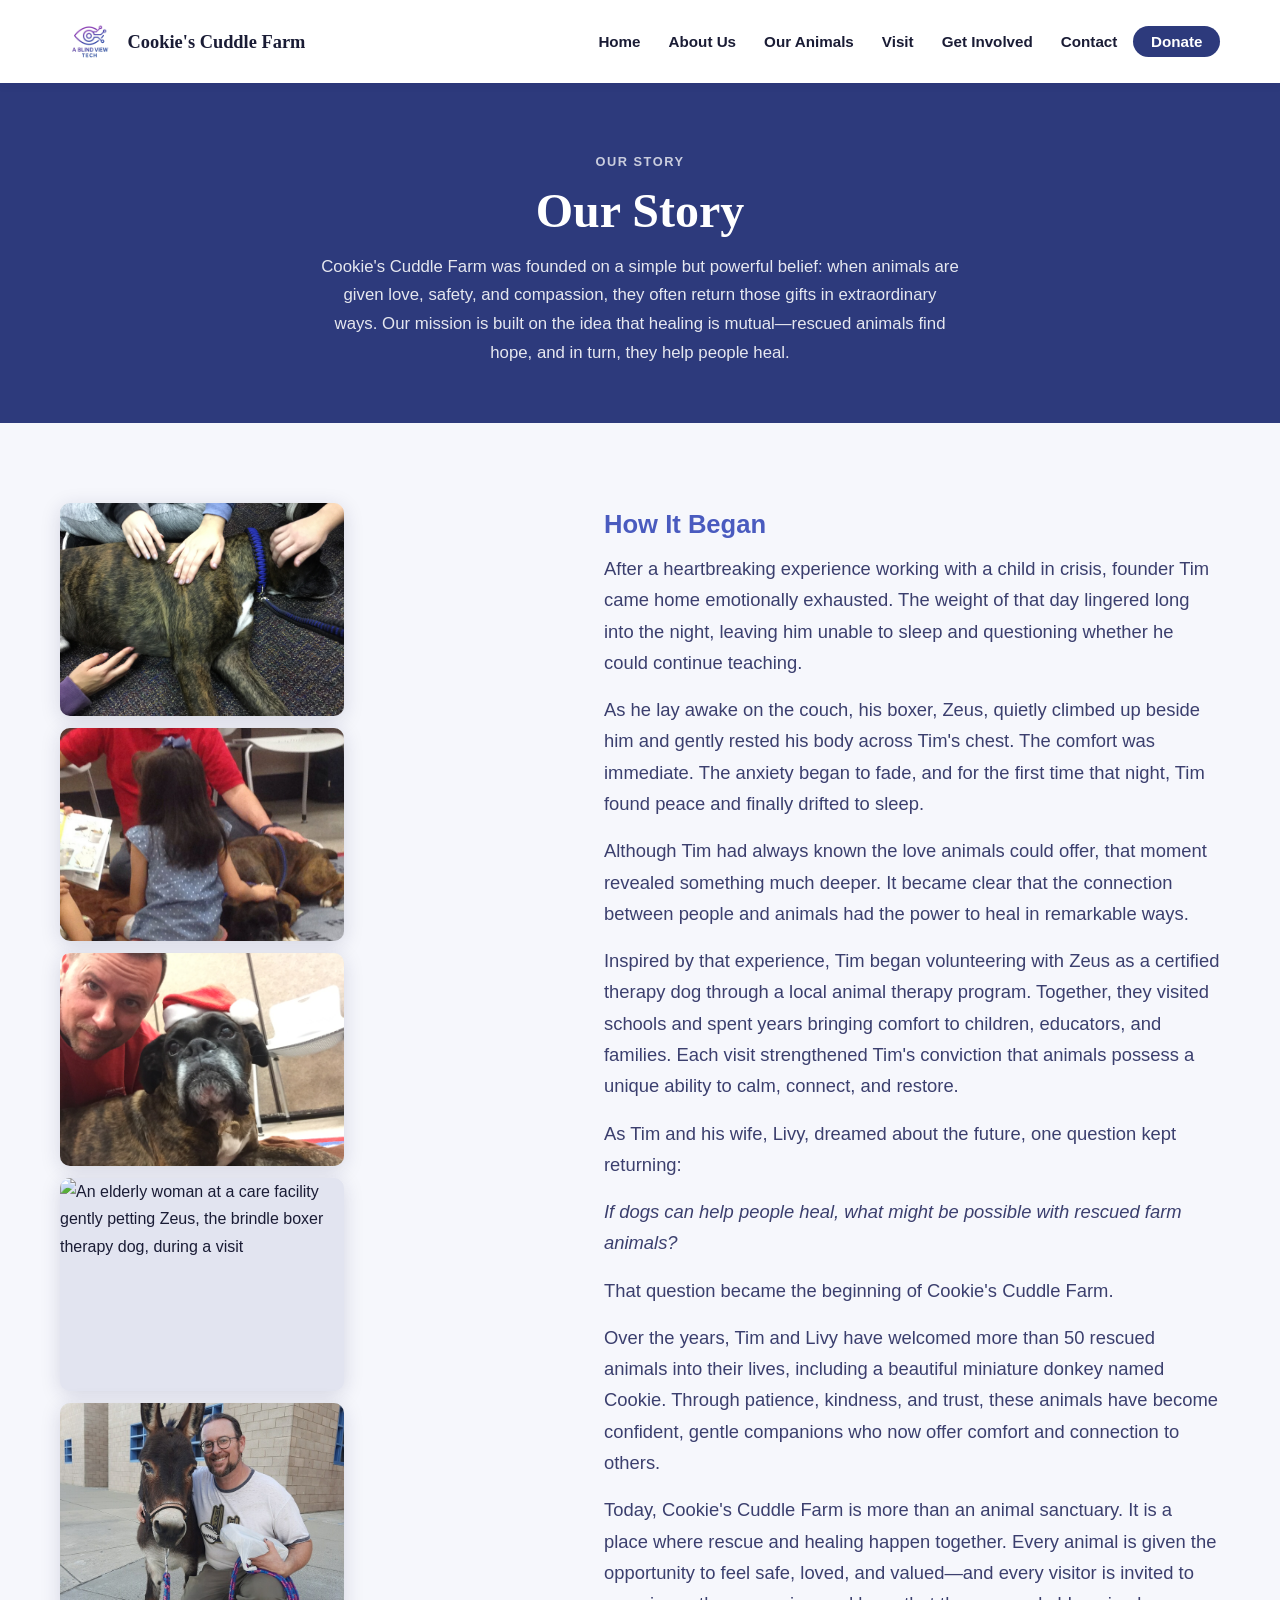
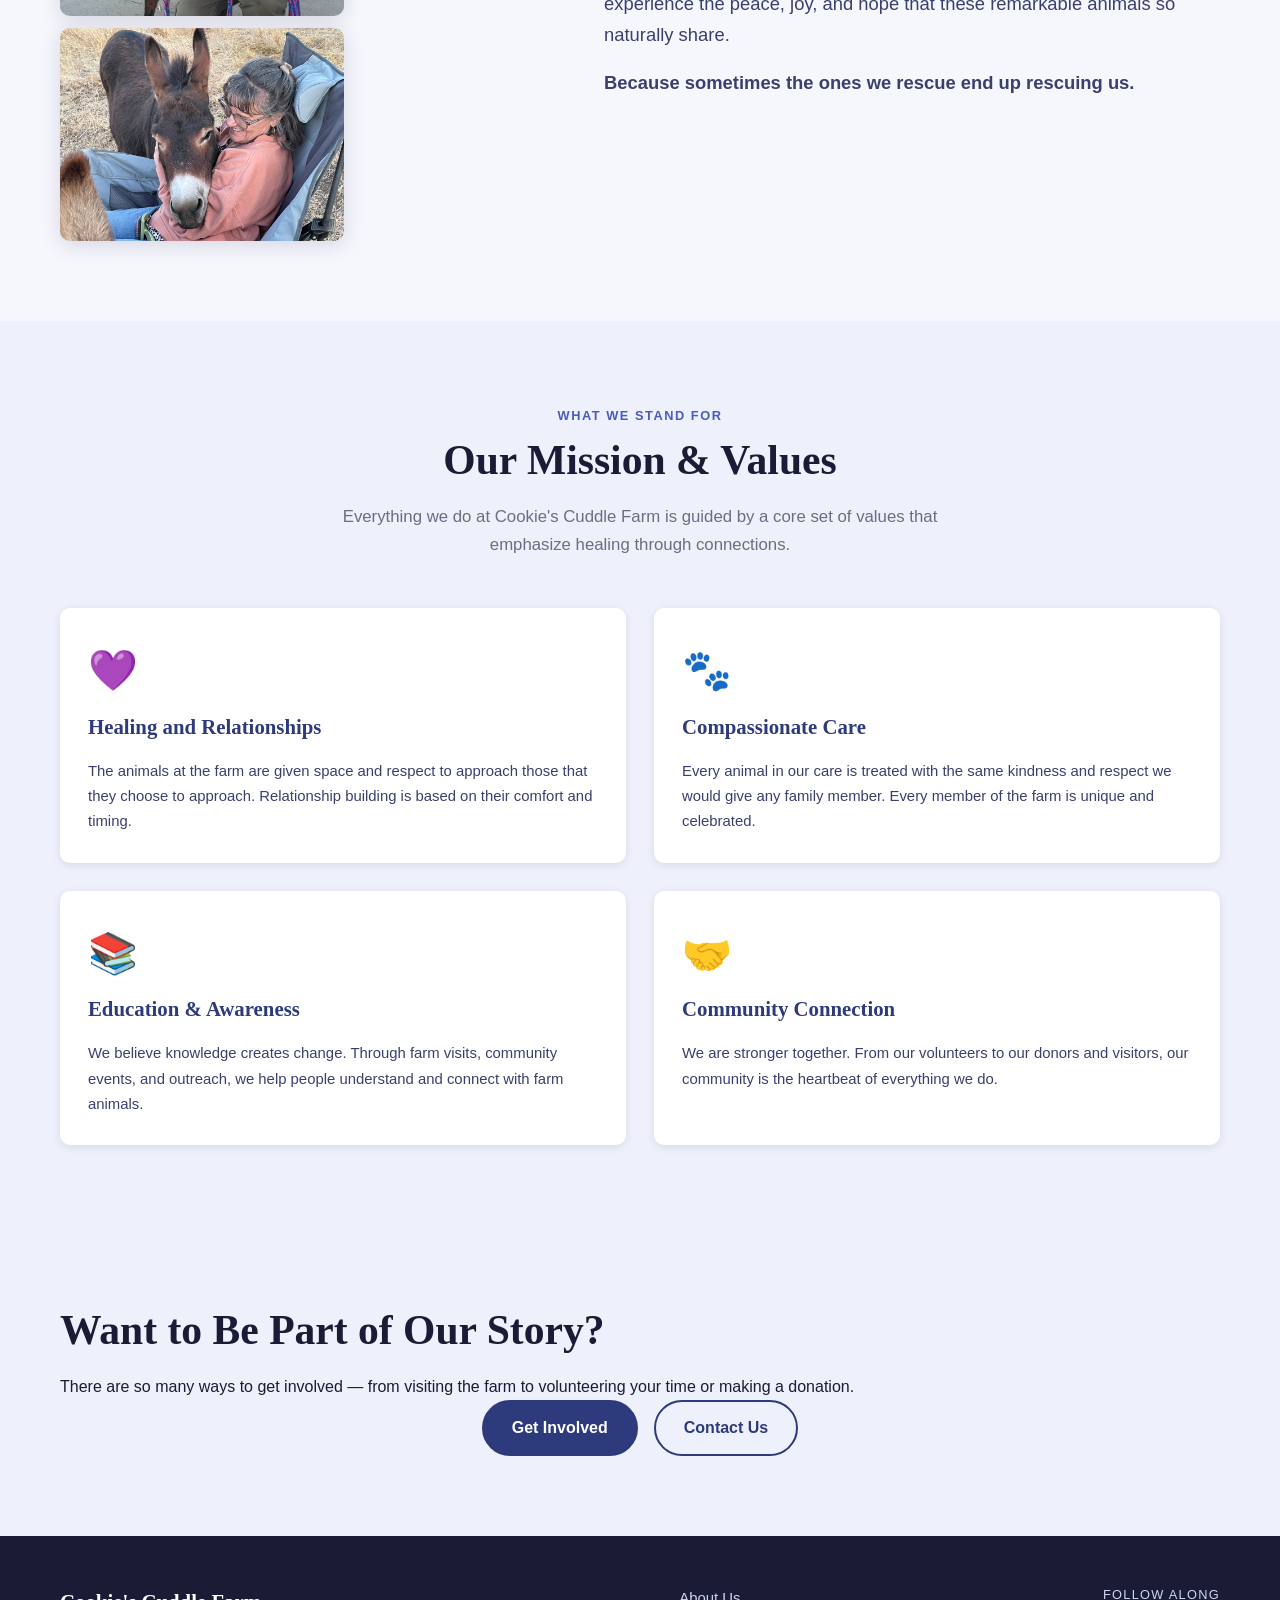
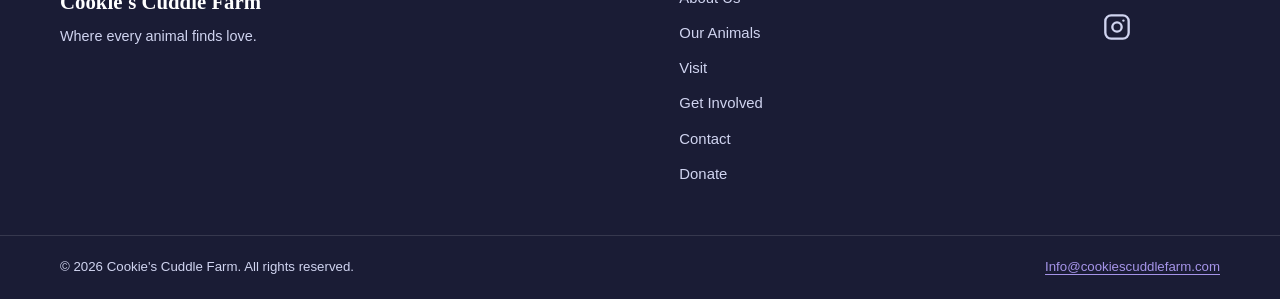
==== commit 79eb9458: "Multi-page edits: new logo, updated headings, stats, contact cleanup" ====
--- a/about.html
+++ b/about.html
@@ -5,7 +5,7 @@
   <meta name="viewport" content="width=device-width, initial-scale=1.0" />
   <meta http-equiv="X-Content-Type-Options" content="nosniff" />
   <meta http-equiv="X-Frame-Options" content="DENY" />
-  <meta http-equiv="Content-Security-Policy" content="default-src 'self'; style-src 'self' https://fonts.googleapis.com; font-src 'self' https://fonts.gstatic.com; img-src 'self' data:; script-src 'self';" />
+  <meta http-equiv="Content-Security-Policy" content="default-src 'self'; style-src 'self' https://fonts.googleapis.com; font-src 'self' https://fonts.gstatic.com; img-src 'self' data:; script-src 'self'; form-action 'self'; base-uri 'self';" />
   <meta name="description" content="Learn about Cookie's Cuddle Farm — our story, our mission, and the values that guide our care for rescued farm animals." />
   <meta name="robots" content="index, follow" />
   <title>About Us | Cookie's Cuddle Farm</title>
@@ -48,7 +48,7 @@
     <section class="page-hero" aria-label="About Us">
       <div class="container">
         <span class="section-label">Our Story</span>
-        <h1>About Cookie's Cuddle Farm</h1>
+        <h1 style="font-family: var(--font-body);">Our Story</h1>
         <p>Cookie's Cuddle Farm was founded on a simple but powerful belief: when animals are given love, safety, and compassion, they often return those gifts in extraordinary ways. Our mission is built on the idea that healing is mutual—rescued animals find hope, and in turn, they help people heal.</p>
       </div>
     </section>
@@ -67,7 +67,7 @@
           </div>
         </div>
         <div class="about-text">
-          <span class="section-label">How It Began</span>
+          <span class="section-label" style="font-family: var(--font-body);">How It Began</span>
 
           <p>After a heartbreaking experience working with a child in crisis, founder Tim came home emotionally exhausted. The weight of that day lingered long into the night, leaving him unable to sleep and questioning whether he could continue teaching.</p>
           <p>As he lay awake on the couch, his boxer, Zeus, quietly climbed up beside him and gently rested his body across Tim's chest. The comfort was immediate. The anxiety began to fade, and for the first time that night, Tim found peace and finally drifted to sleep.</p>
--- a/css/styles.css
+++ b/css/styles.css
@@ -603,8 +603,7 @@
   border-radius: var(--radius);
   box-shadow: var(--shadow-md);
   width: 100%;
-  aspect-ratio: 4/3;
-  object-fit: cover;
+  object-fit: contain;
   background: var(--border);
 }
 
@@ -893,6 +892,20 @@
   font-size: 1.05rem;
 }
 
+@media (prefers-color-scheme: dark) {
+  .page-hero {
+    background: #1a1f4a;
+  }
+  .page-hero .container {
+    background: rgba(0,0,0,.45);
+    border-radius: 12px;
+    padding: 2rem 2.5rem;
+    display: inline-block;
+    width: 100%;
+    box-sizing: border-box;
+  }
+}
+
 /* =============================================
    TEASER GRID (home page)
    ============================================= */
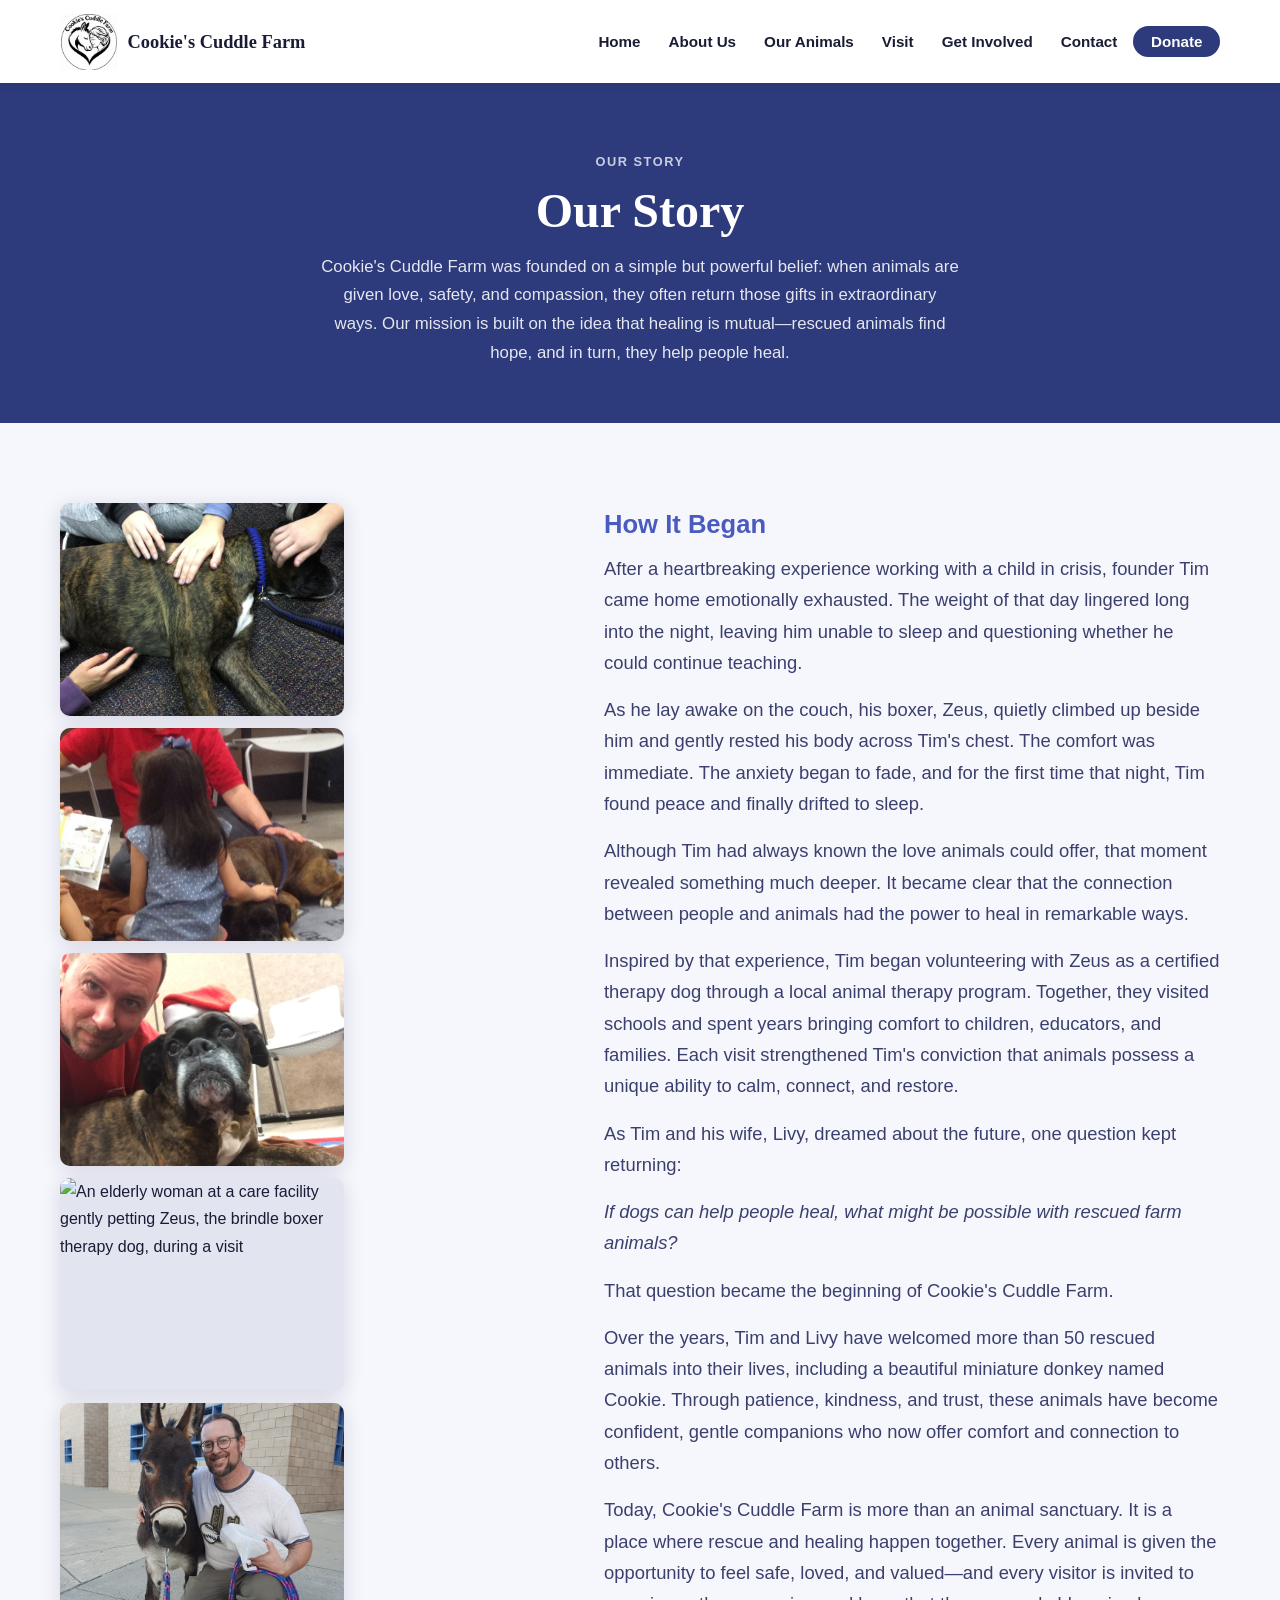
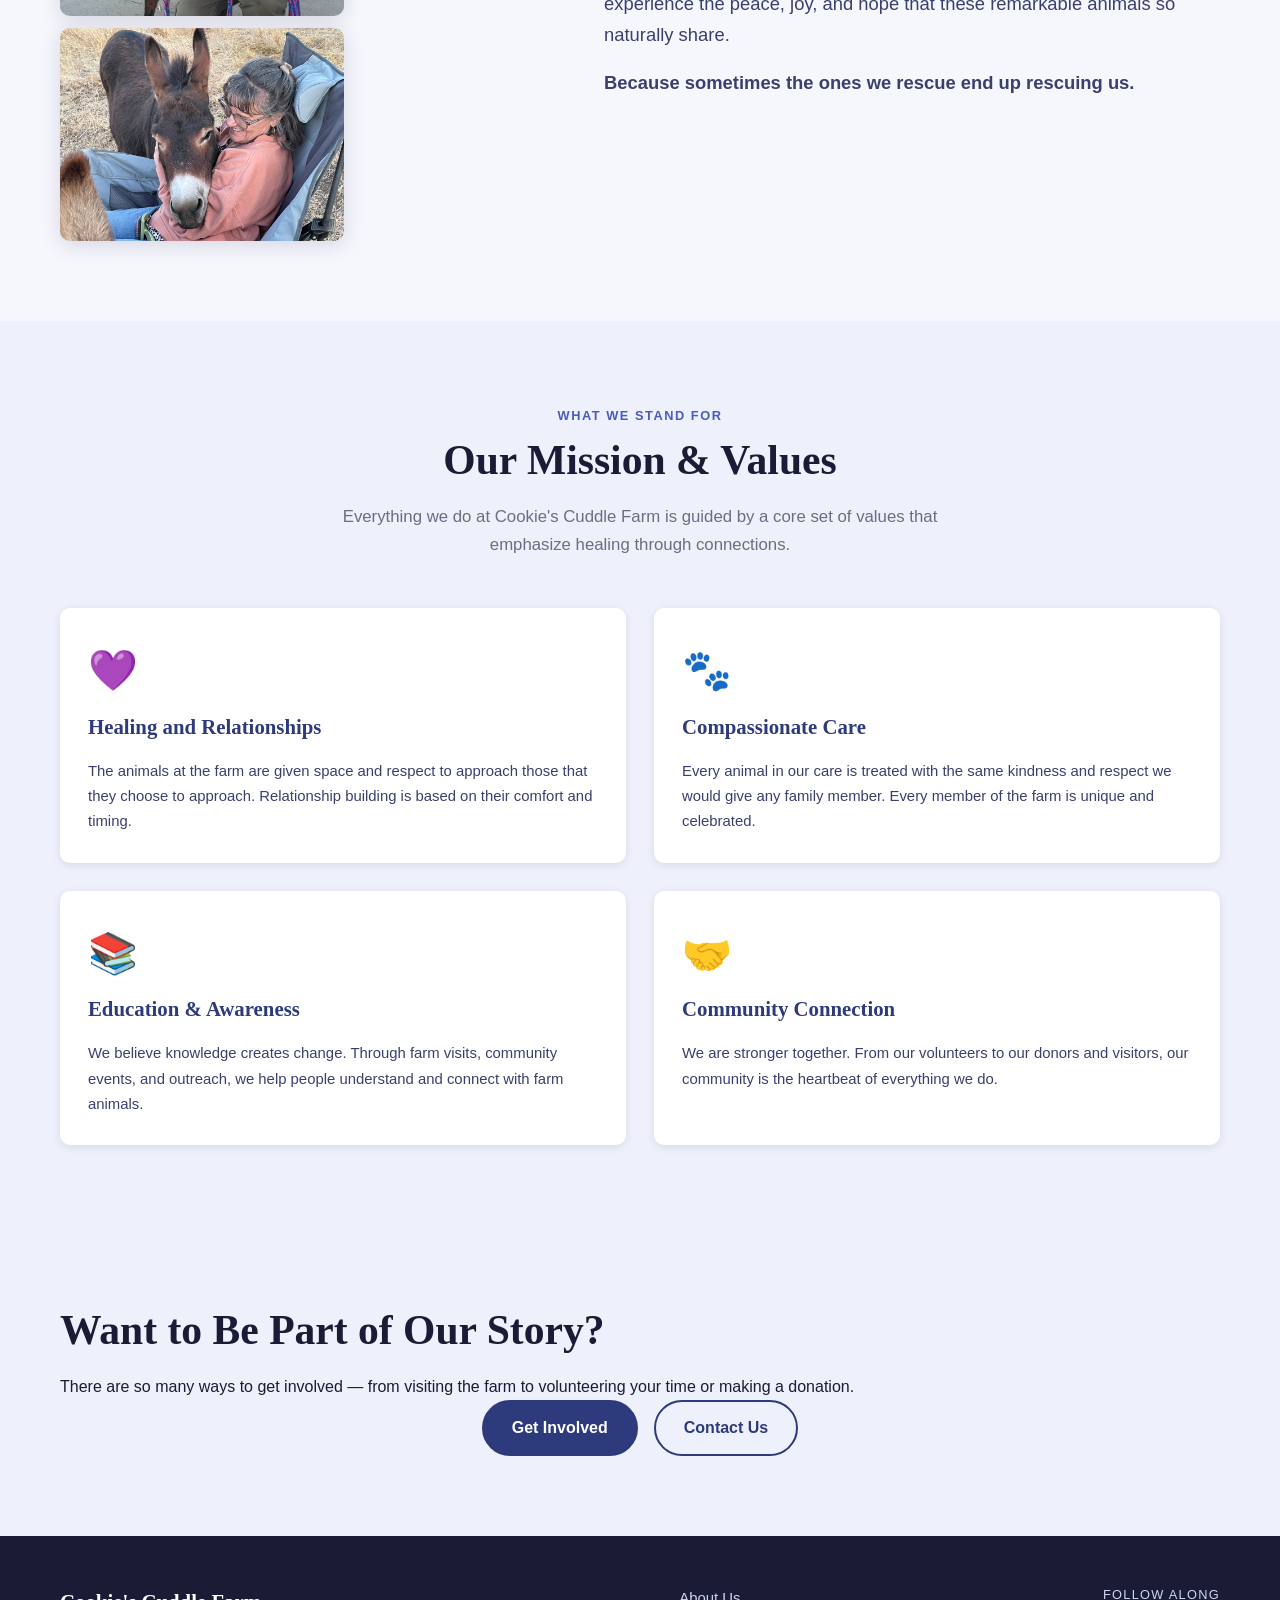
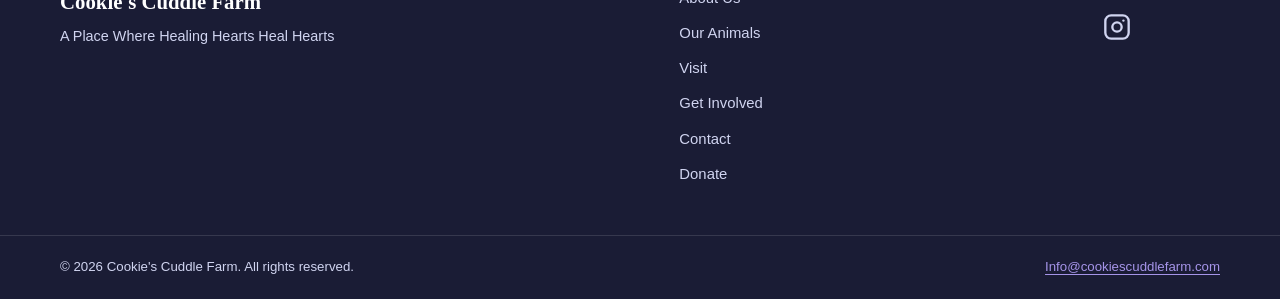
==== commit 02417a1b: "Footer: update tagline to 'A Place Where Healing Hearts Heal Hearts' on all pages" ====
--- a/about.html
+++ b/about.html
@@ -134,7 +134,7 @@
     <div class="container footer-inner">
       <div class="footer-brand">
         <p class="footer-logo">Cookie's Cuddle Farm</p>
-        <p class="footer-tagline">Where every animal finds love.</p>
+        <p class="footer-tagline">A Place Where Healing Hearts Heal Hearts</p>
       </div>
       <nav class="footer-nav" aria-label="Footer navigation">
         <ul role="list">
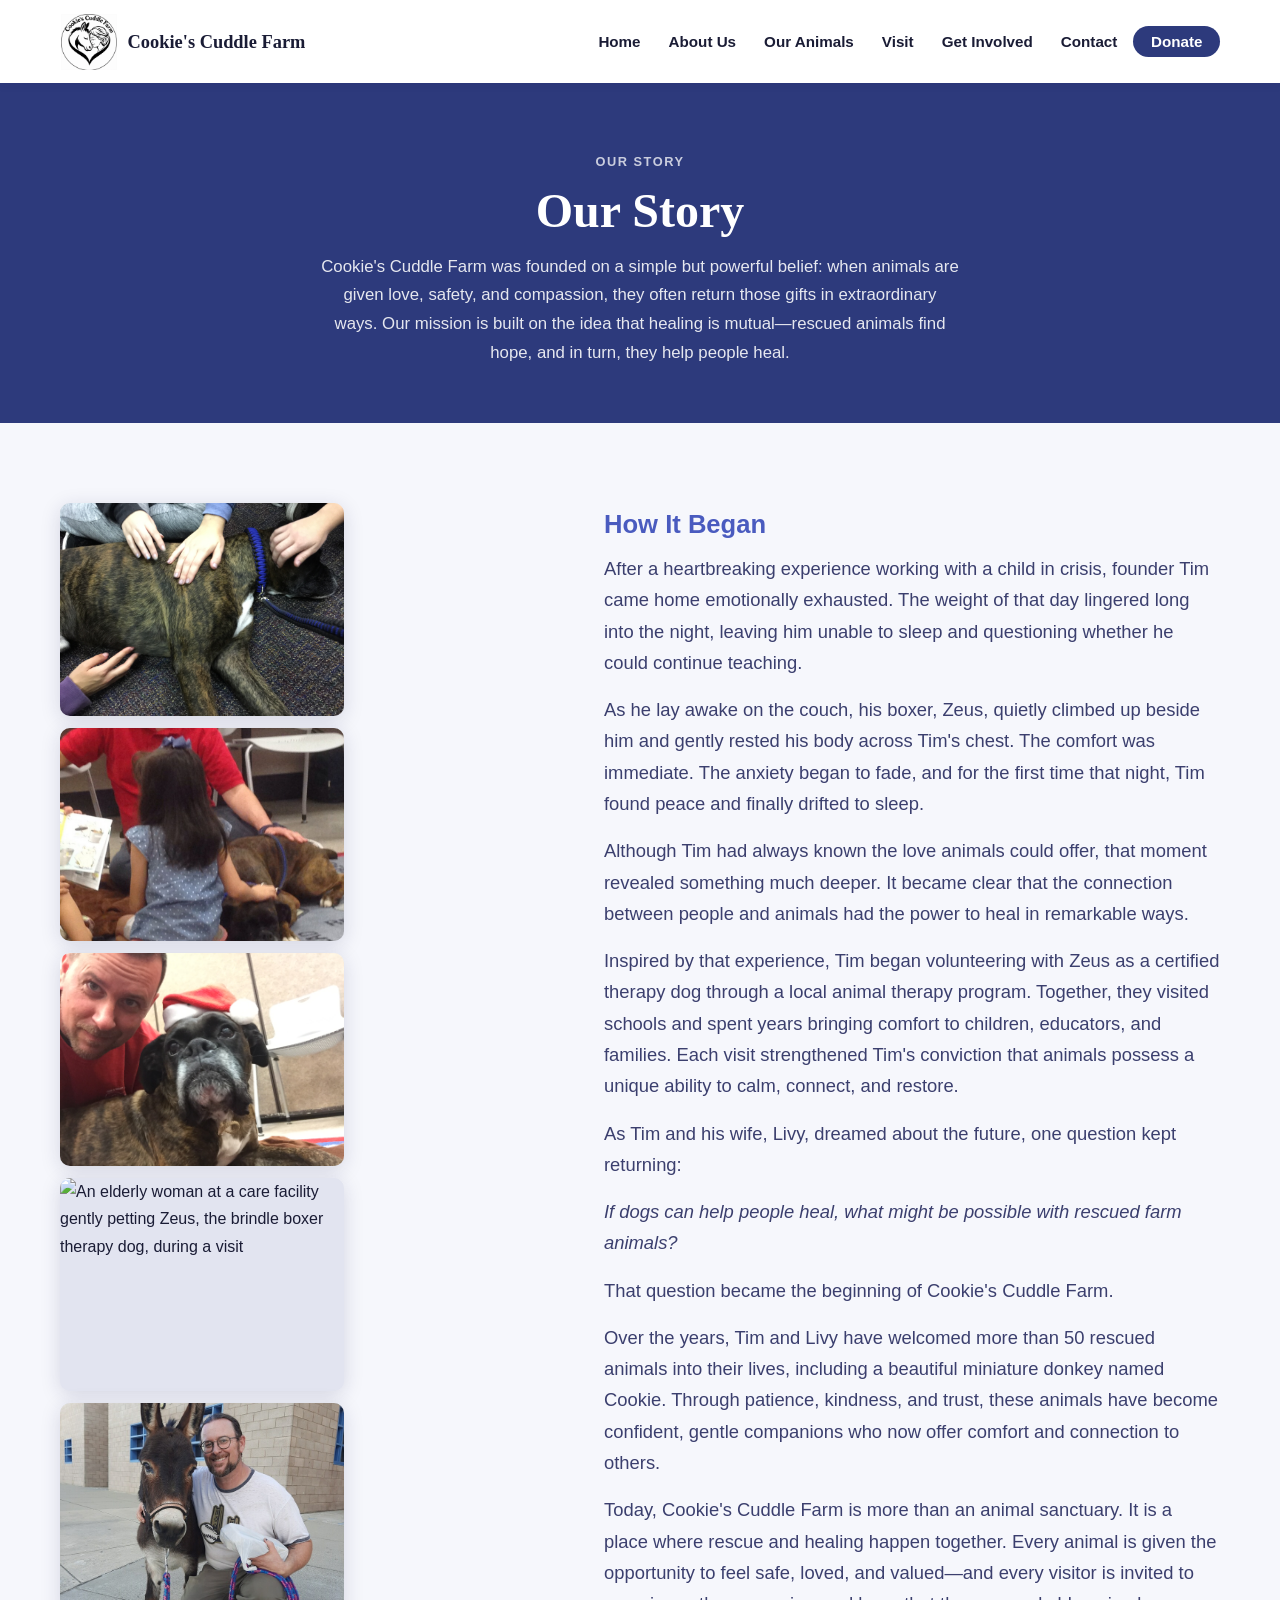
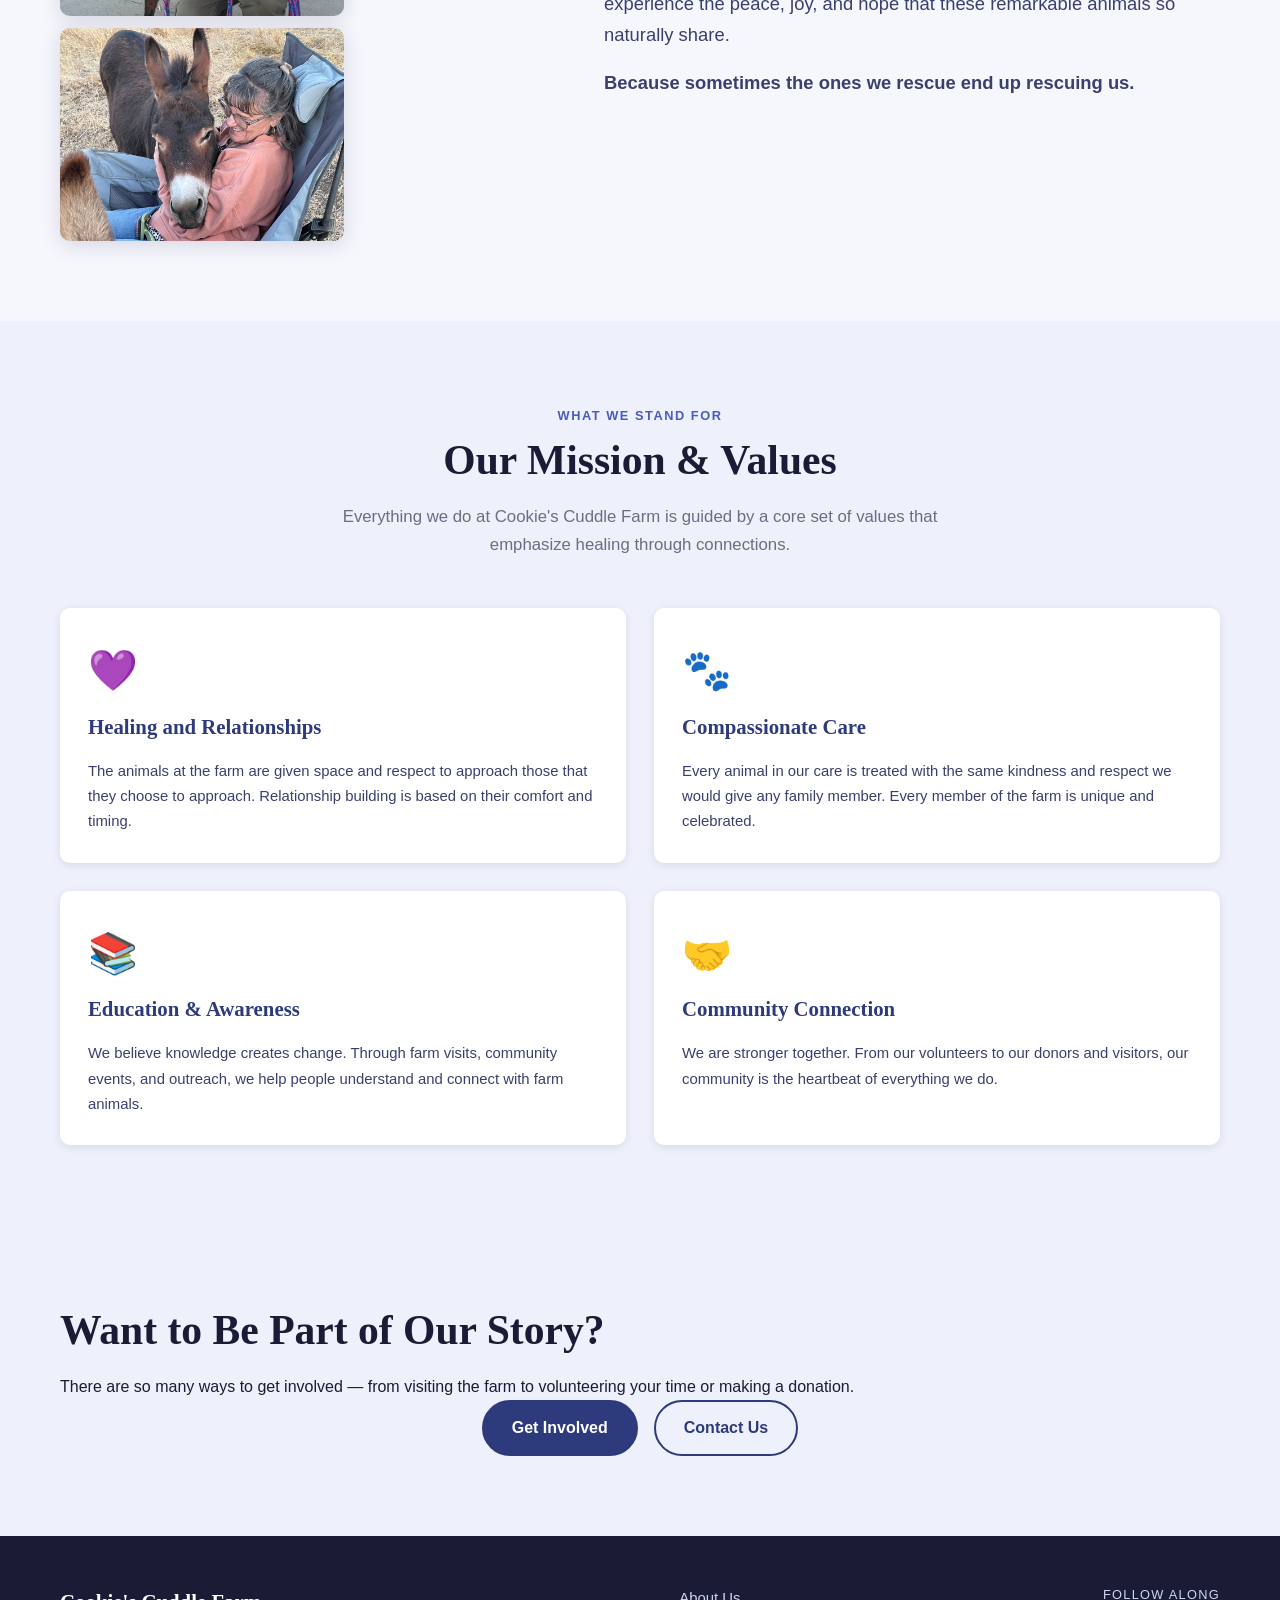
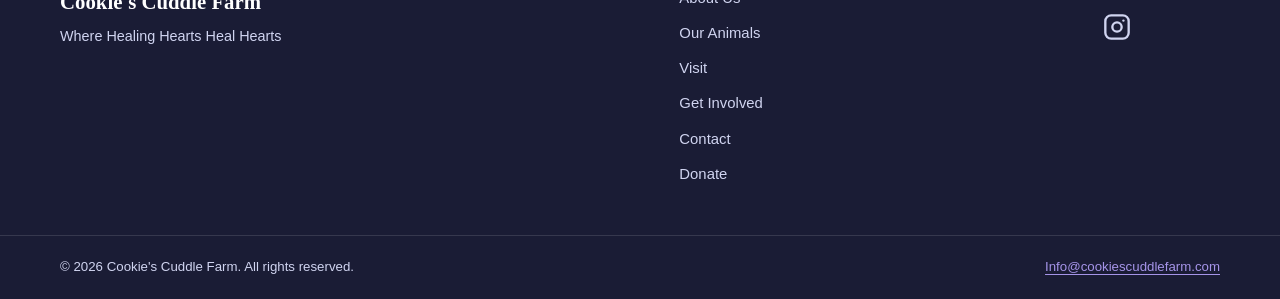
==== commit 3055534b: "Footer: shorten tagline to 'Where Healing Hearts Heal Hearts'" ====
--- a/about.html
+++ b/about.html
@@ -134,7 +134,7 @@
     <div class="container footer-inner">
       <div class="footer-brand">
         <p class="footer-logo">Cookie's Cuddle Farm</p>
-        <p class="footer-tagline">A Place Where Healing Hearts Heal Hearts</p>
+        <p class="footer-tagline">Where Healing Hearts Heal Hearts</p>
       </div>
       <nav class="footer-nav" aria-label="Footer navigation">
         <ul role="list">
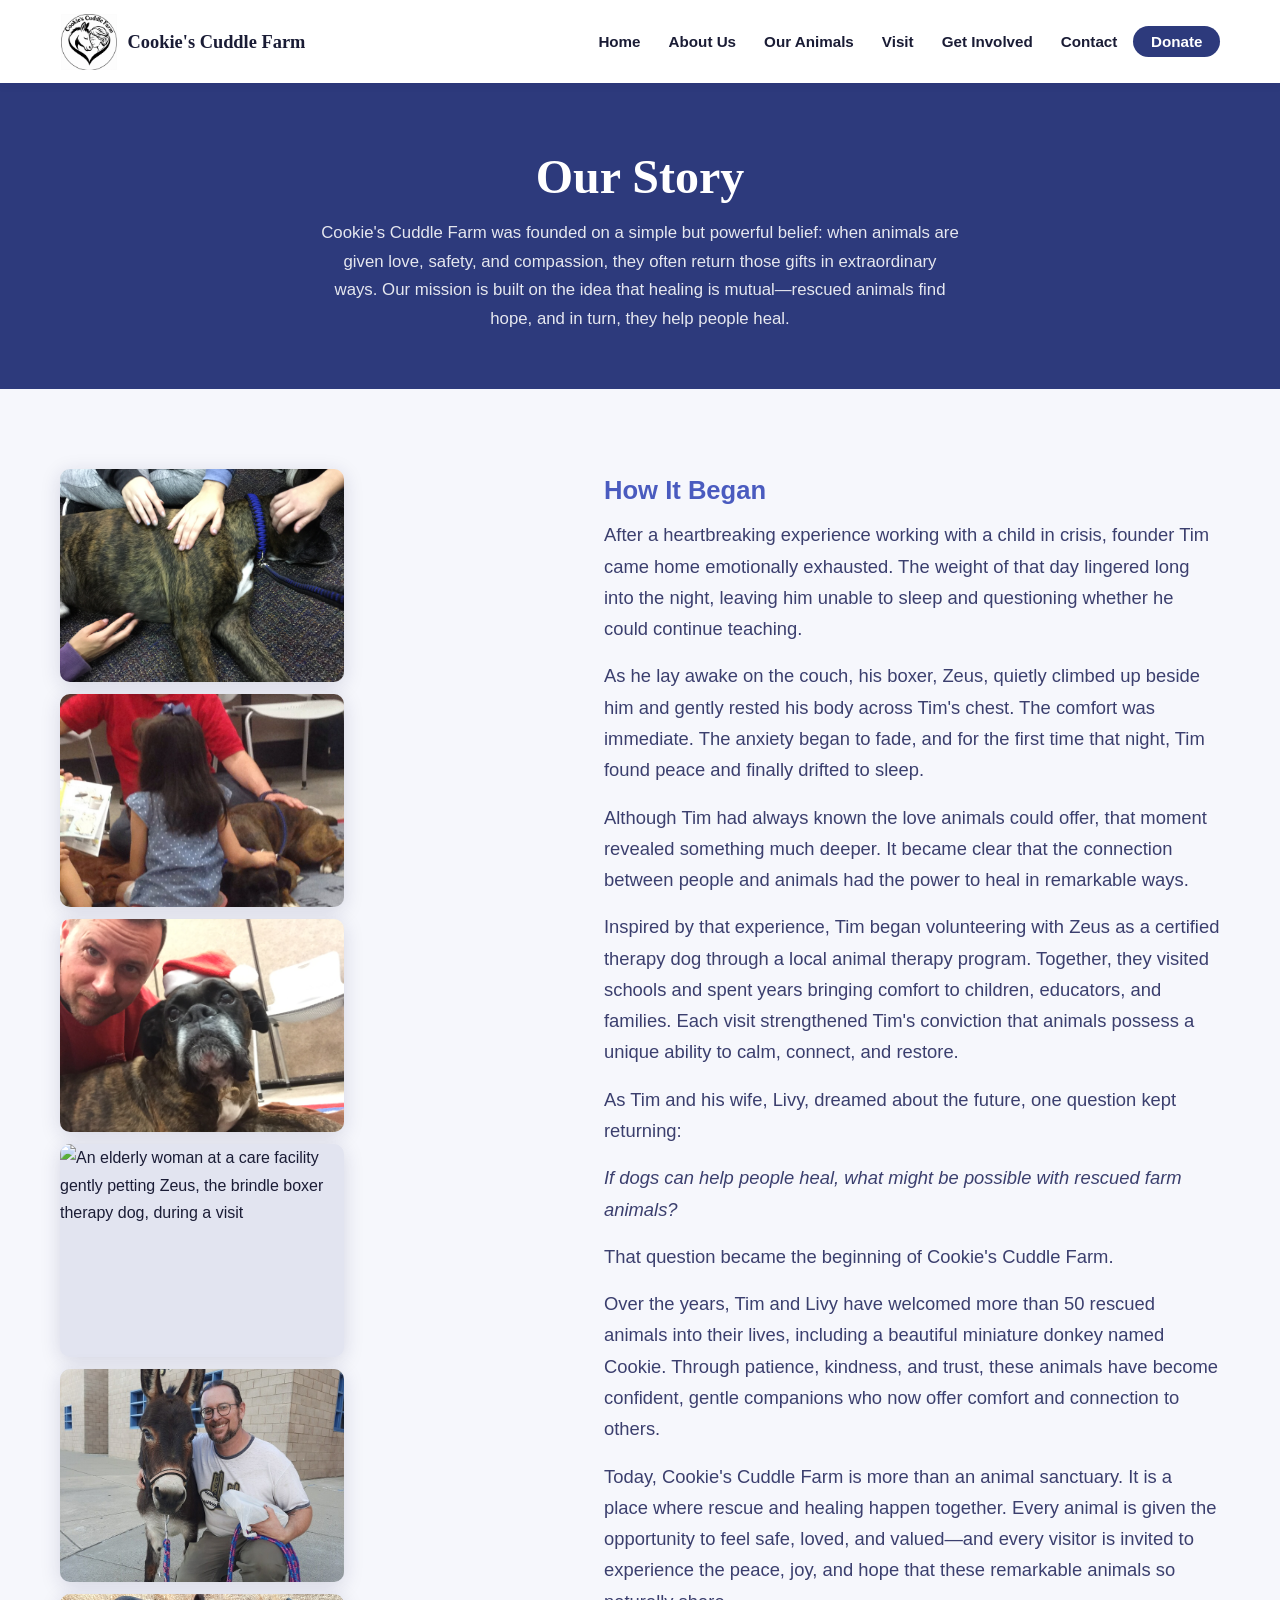
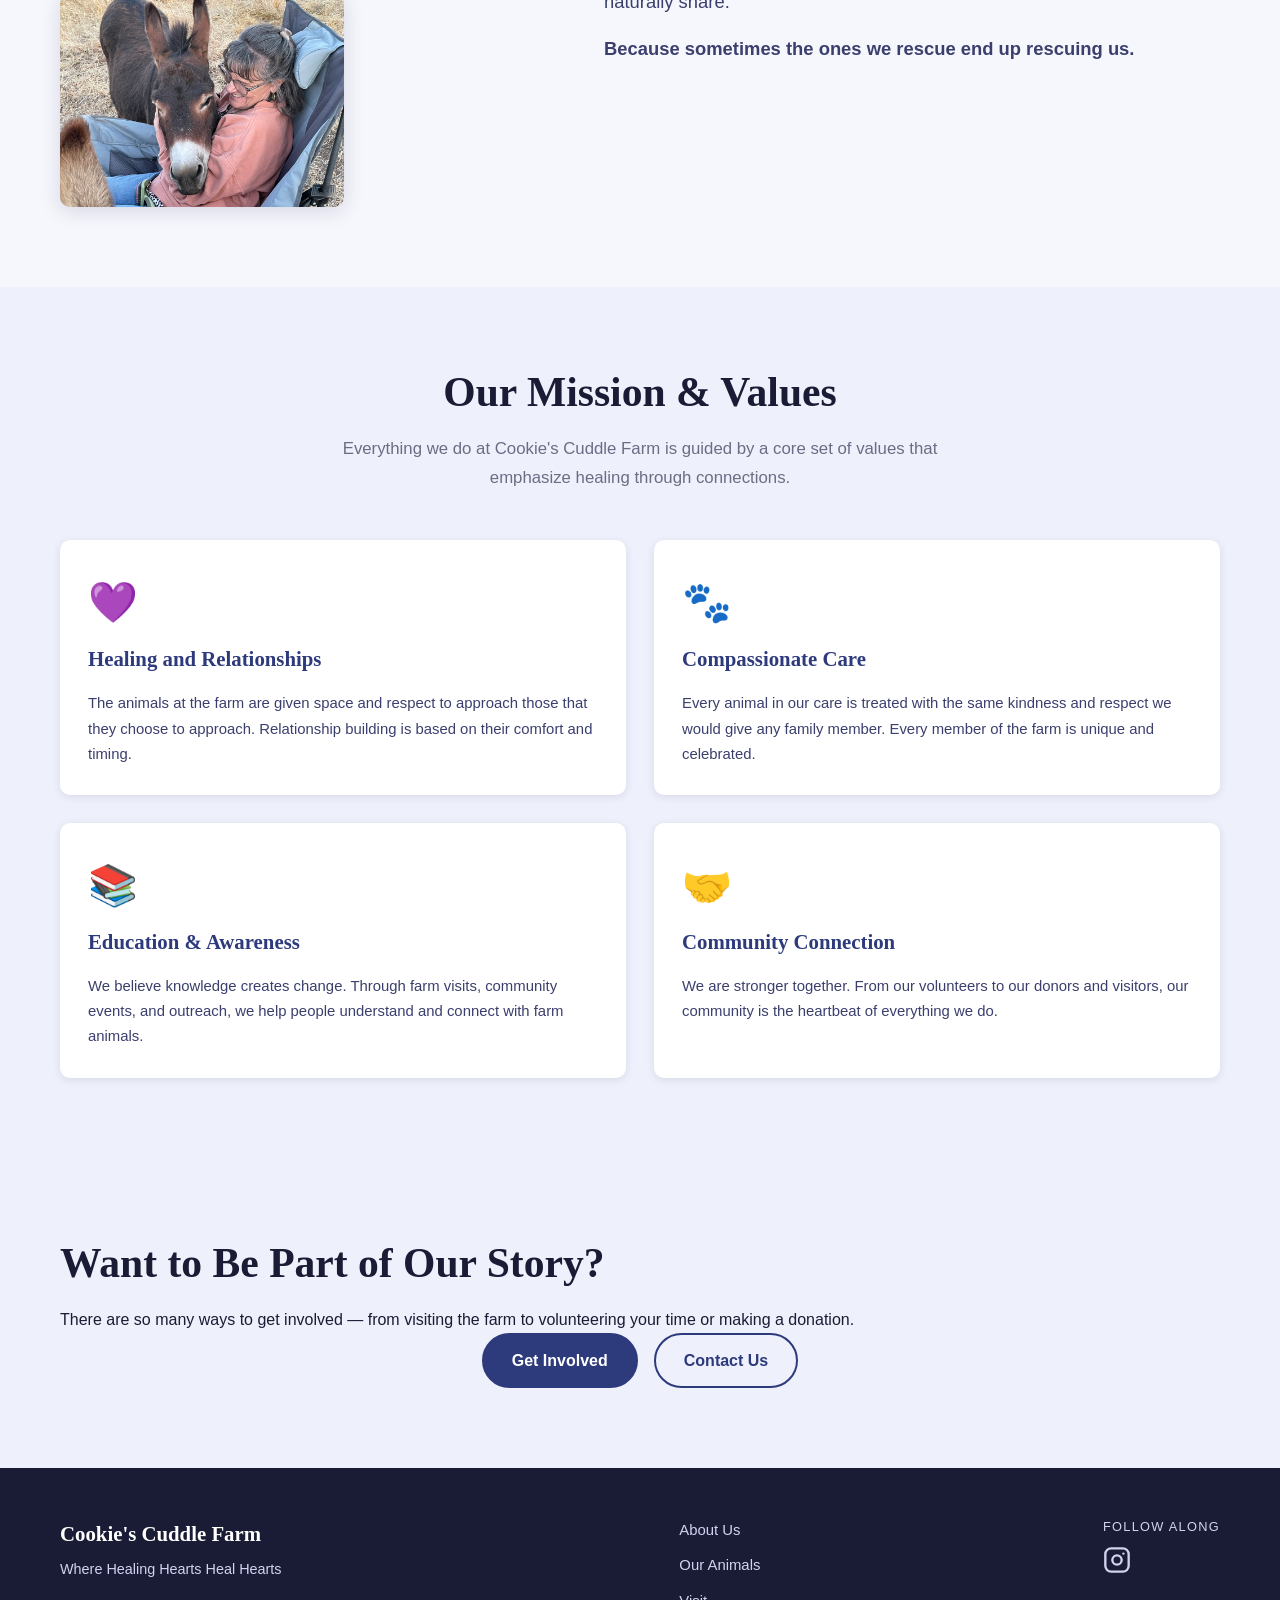
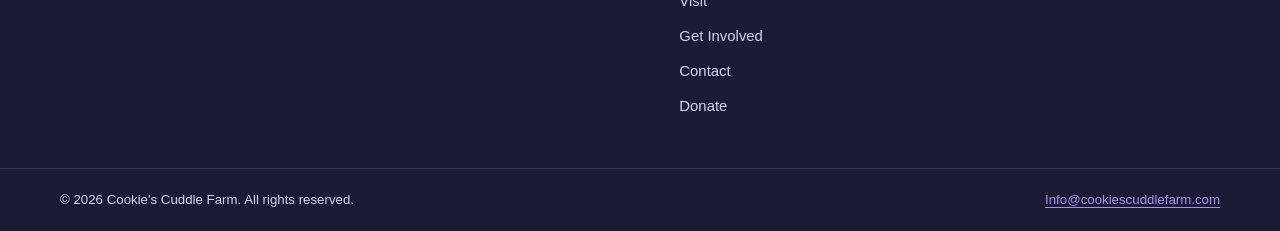
==== commit e65d8fe0: "About: remove duplicate 'Our Story' label and 'What We Stand For' label" ====
--- a/about.html
+++ b/about.html
@@ -47,7 +47,6 @@
     <!-- Page Hero -->
     <section class="page-hero" aria-label="About Us">
       <div class="container">
-        <span class="section-label">Our Story</span>
         <h1 style="font-family: var(--font-body);">Our Story</h1>
         <p>Cookie's Cuddle Farm was founded on a simple but powerful belief: when animals are given love, safety, and compassion, they often return those gifts in extraordinary ways. Our mission is built on the idea that healing is mutual—rescued animals find hope, and in turn, they help people heal.</p>
       </div>
@@ -87,7 +86,7 @@
     <section class="section bg-light" aria-labelledby="mission-heading">
       <div class="container">
         <div class="section-header">
-          <span class="section-label">What We Stand For</span>
+
           <h2 id="mission-heading">Our Mission &amp; Values</h2>
           <p class="section-intro">Everything we do at Cookie's Cuddle Farm is guided by a core set of values that emphasize healing through connections.</p>
         </div>
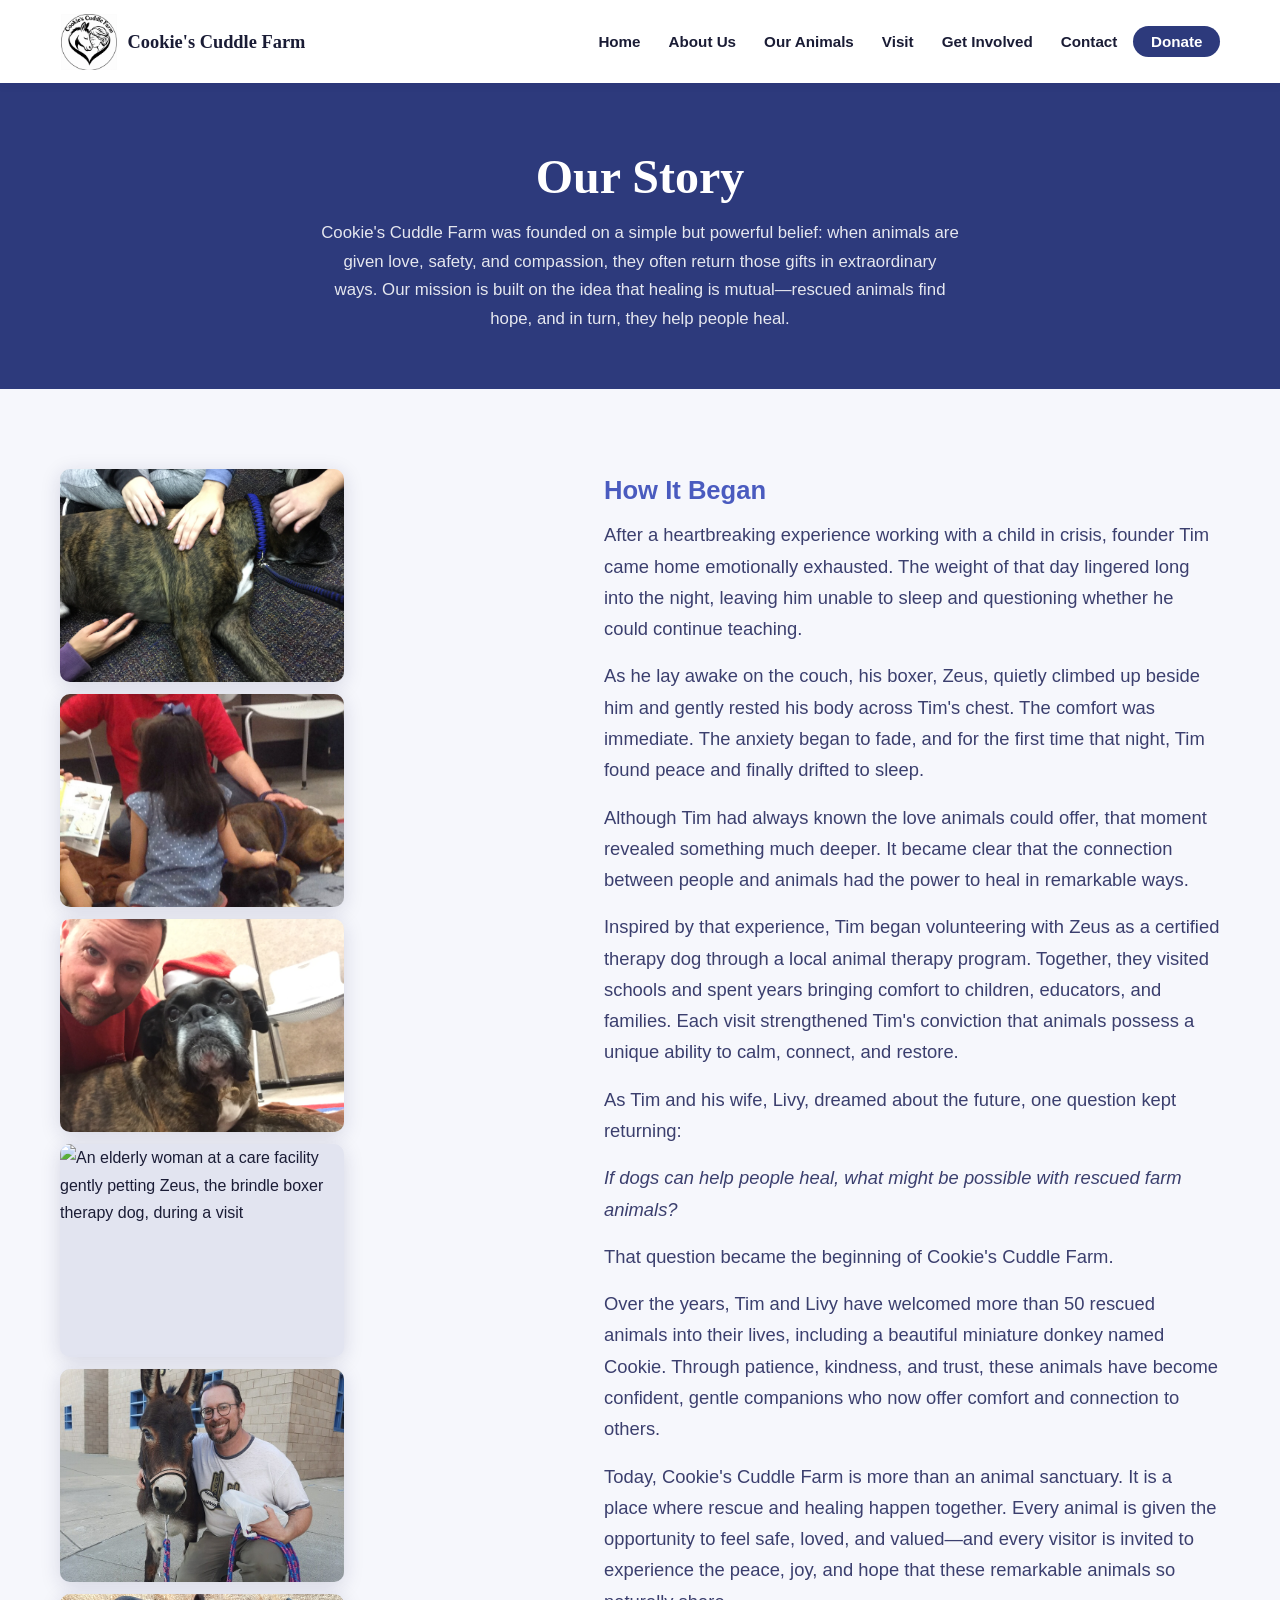
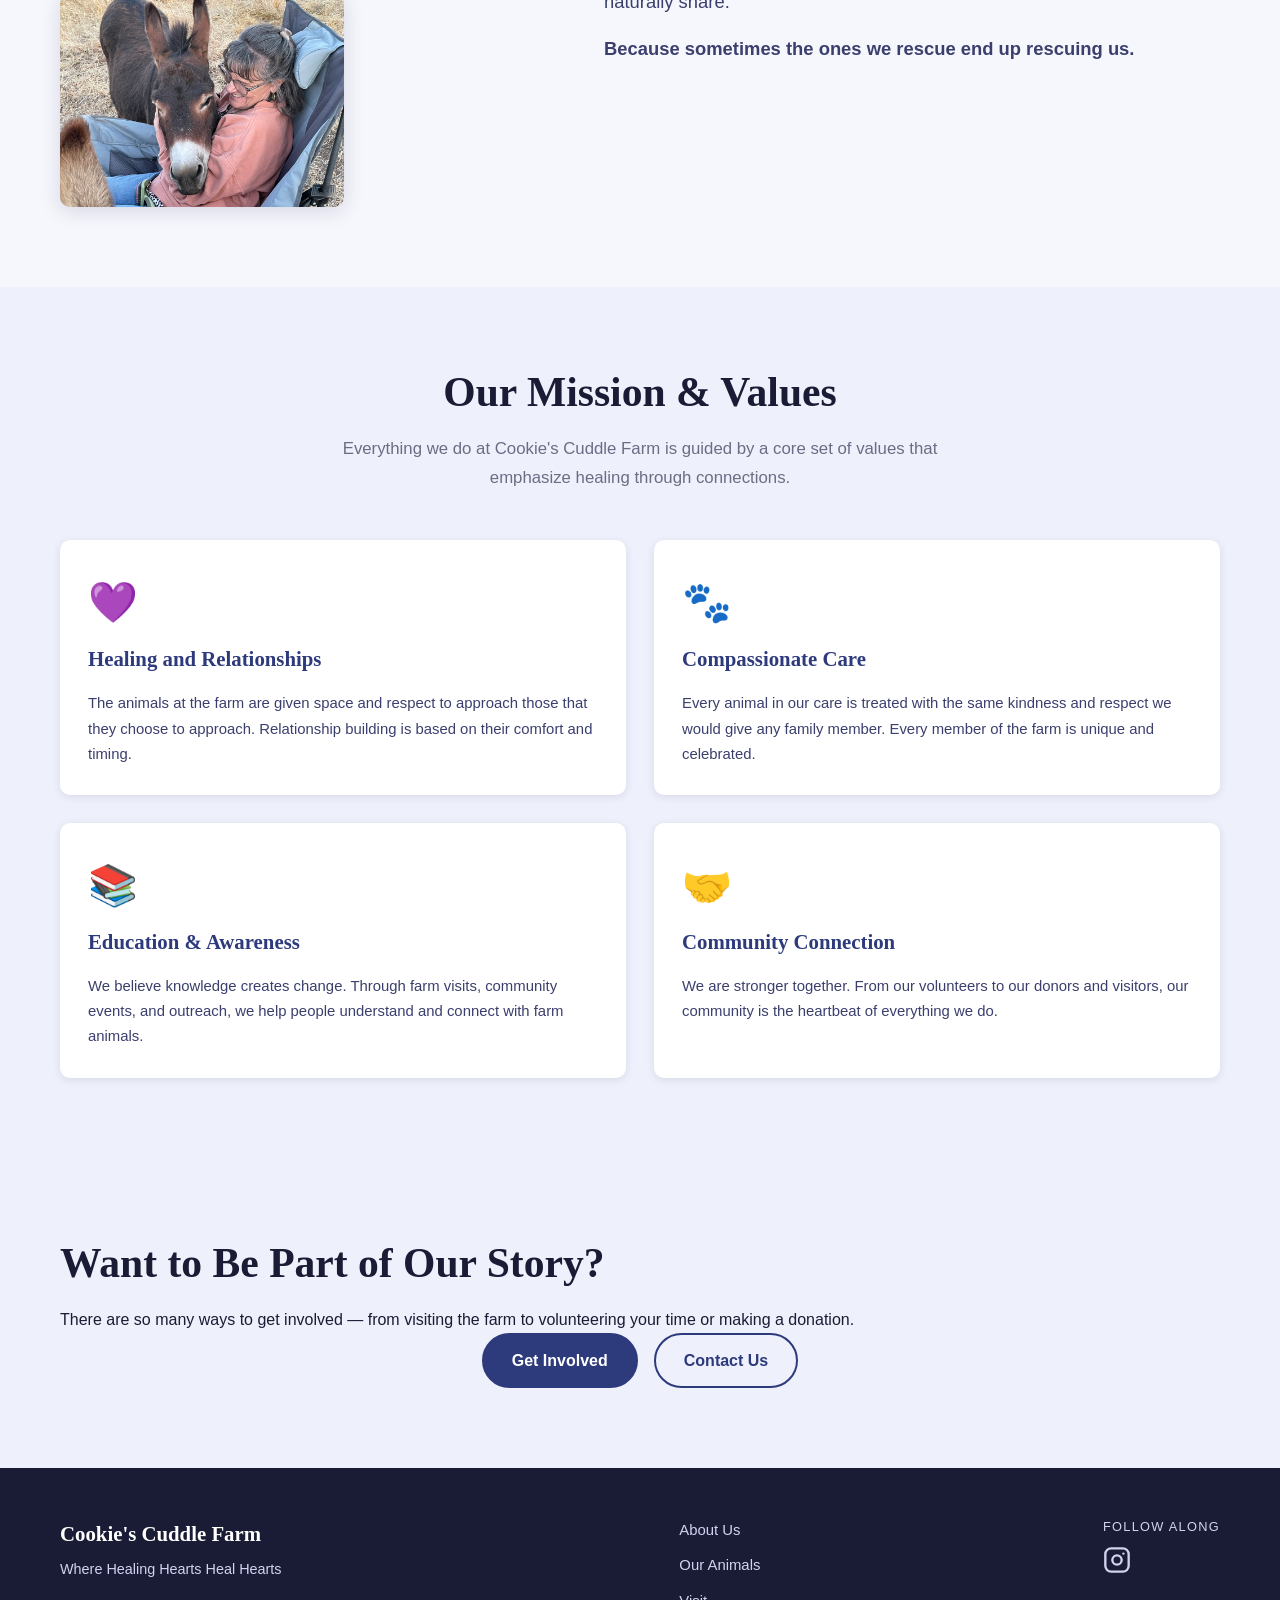
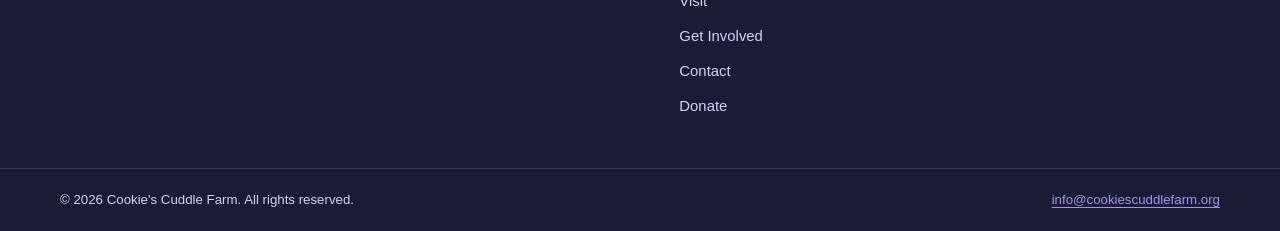
==== commit b29e98bf: "Update domain to cookiescuddlefarm.org and email to info@cookiescuddlefarm.org Co-Authored-By: Claud" ====
--- a/about.html
+++ b/about.html
@@ -158,7 +158,7 @@
     <div class="footer-bottom">
       <div class="container">
         <p>&copy; <span id="year"></span> Cookie's Cuddle Farm. All rights reserved.</p>
-        <p><a href="mailto:Info@cookiescuddlefarm.com">Info@cookiescuddlefarm.com</a></p>
+        <p><a href="mailto:info@cookiescuddlefarm.org">info@cookiescuddlefarm.org</a></p>
       </div>
     </div>
   </footer>
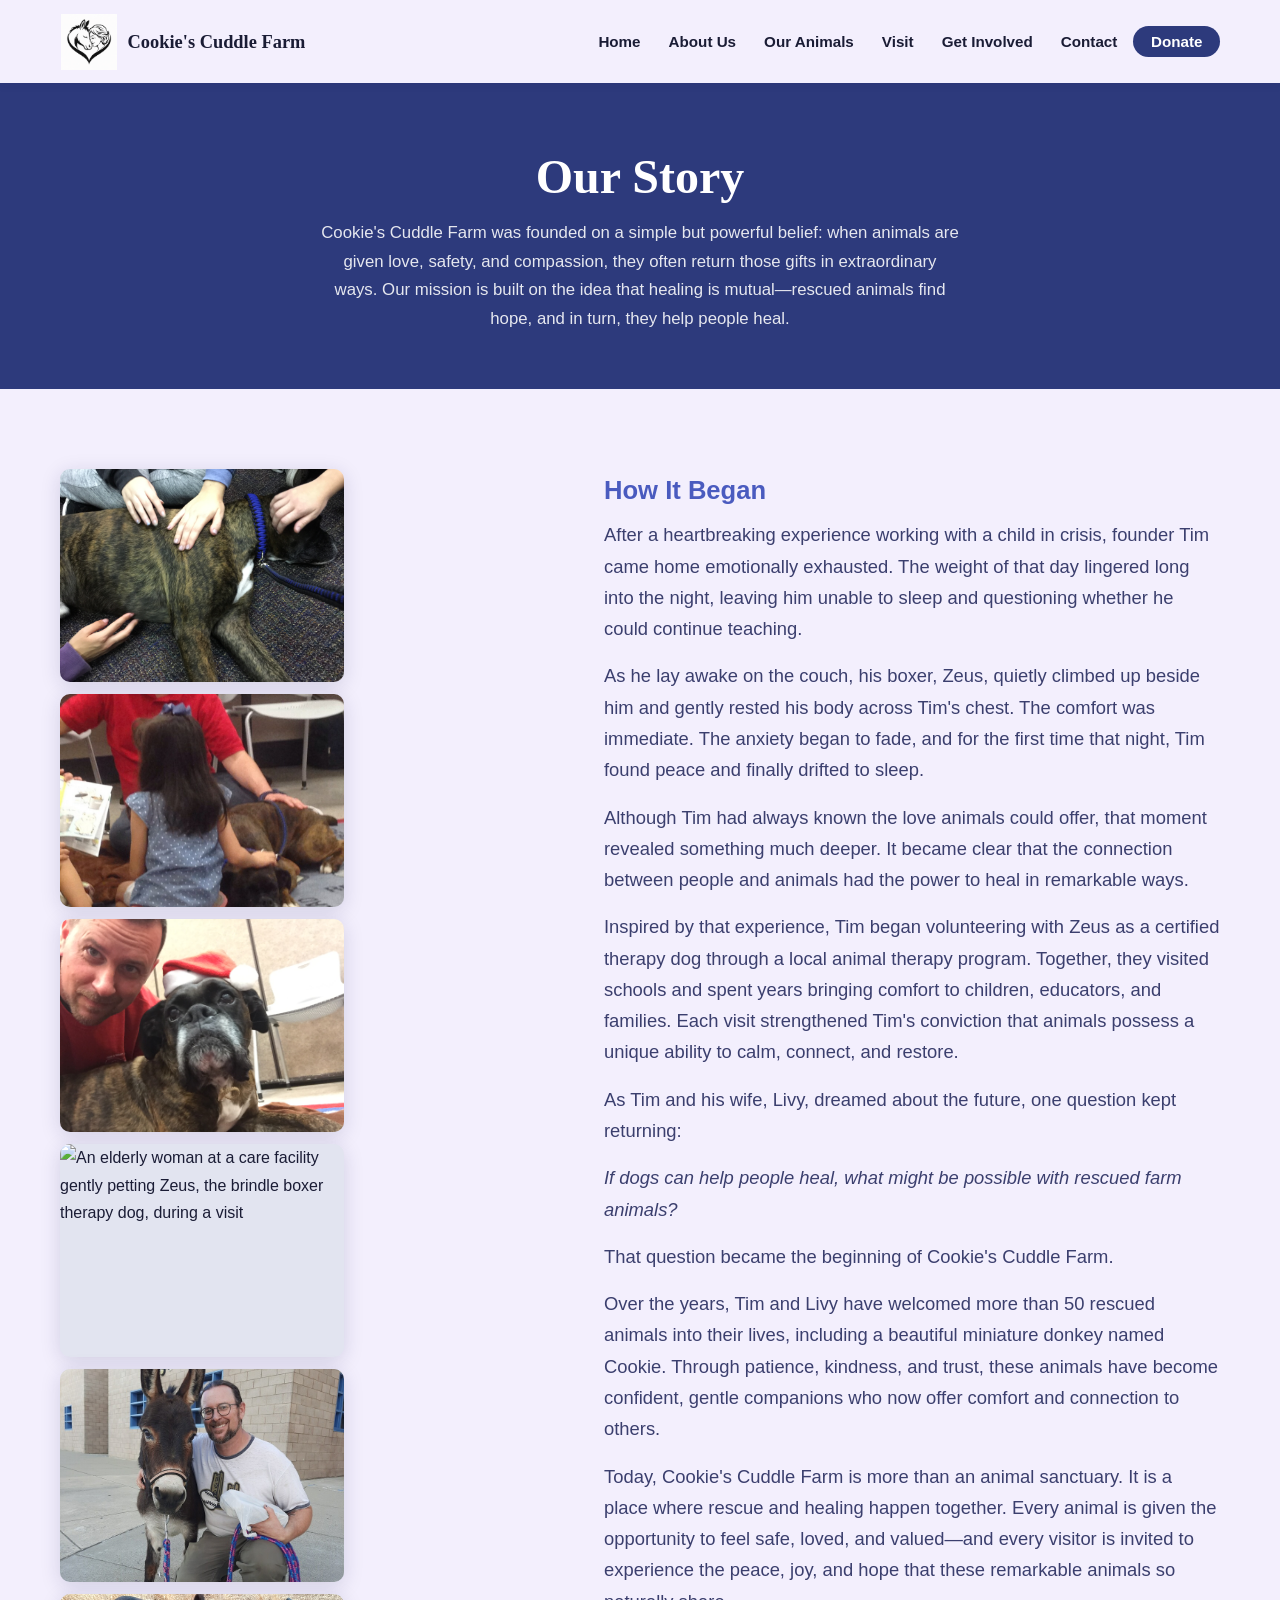
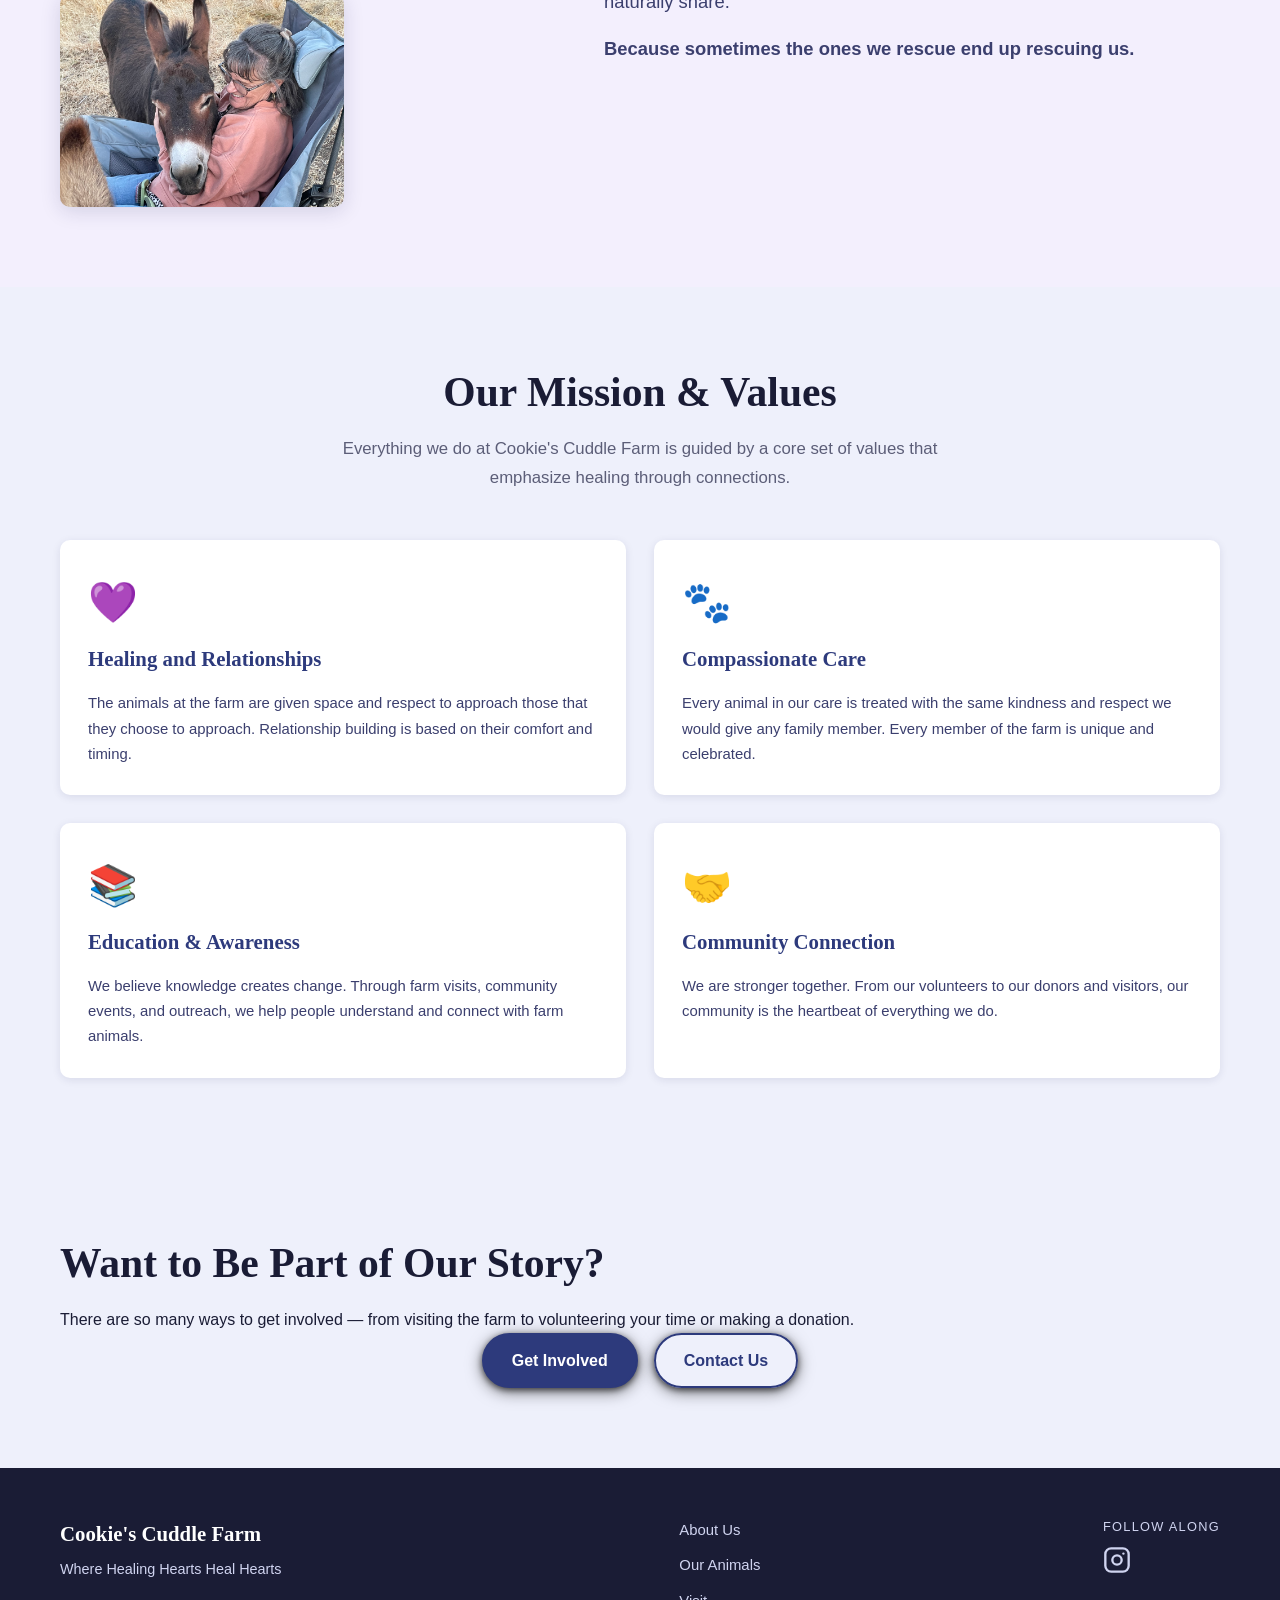
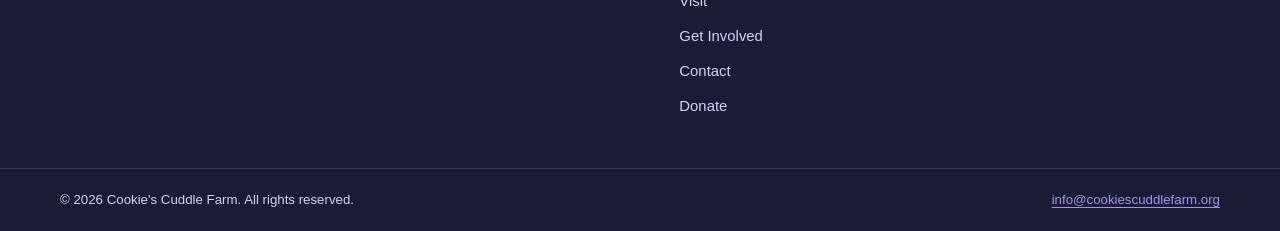
==== commit 2e0bdd1d: "Fix all accessibility issues: WCAG AA contrast, focus management, ARIA, semantics - Replace alert() " ====
--- a/about.html
+++ b/about.html
@@ -47,26 +47,28 @@
     <!-- Page Hero -->
     <section class="page-hero" aria-label="About Us">
       <div class="container">
-        <h1 style="font-family: var(--font-body);">Our Story</h1>
+        <h1 style="font-family: var(--font-sans);">Our Story</h1>
         <p>Cookie's Cuddle Farm was founded on a simple but powerful belief: when animals are given love, safety, and compassion, they often return those gifts in extraordinary ways. Our mission is built on the idea that healing is mutual—rescued animals find hope, and in turn, they help people heal.</p>
       </div>
     </section>
 
     <!-- Our Story -->
     <section class="section" aria-labelledby="story-heading">
+      <h2 id="story-heading" class="sr-only">How It Began</h2>
       <div class="container about-grid">
         <div class="about-image">
-          <div class="story-photo-stack">
+          <figure class="story-photo-stack" aria-label="Photos from our story">
             <img src="images/story-1.jpg" alt="Children gently petting Zeus, a brindle boxer therapy dog, as he lies calmly on the floor" loading="lazy" />
             <img src="images/story-2.jpg" alt="Tim sitting with Zeus and a young girl reading a book during a school therapy visit" loading="lazy" />
             <img src="images/story-3.jpg" alt="Tim taking a selfie with Zeus wearing a Santa hat" loading="lazy" />
             <img src="images/story-6.jpg" alt="An elderly woman at a care facility gently petting Zeus, the brindle boxer therapy dog, during a visit" loading="lazy" />
             <img src="images/story-4.jpg" alt="Tim kneeling beside Cookie, a miniature donkey, outside a school building" loading="lazy" />
             <img src="images/story-5.jpg" alt="Cookie the miniature donkey wearing a purple halter, being gently petted by students" loading="lazy" />
-          </div>
+            <figcaption class="sr-only">Tim and Cookie's journey — from Zeus the therapy dog to founding Cookie's Cuddle Farm</figcaption>
+          </figure>
         </div>
         <div class="about-text">
-          <span class="section-label" style="font-family: var(--font-body);">How It Began</span>
+          <span class="section-label" style="font-family: var(--font-sans);">How It Began</span>
 
           <p>After a heartbreaking experience working with a child in crisis, founder Tim came home emotionally exhausted. The weight of that day lingered long into the night, leaving him unable to sleep and questioning whether he could continue teaching.</p>
           <p>As he lay awake on the couch, his boxer, Zeus, quietly climbed up beside him and gently rested his body across Tim's chest. The comfort was immediate. The anxiety began to fade, and for the first time that night, Tim found peace and finally drifted to sleep.</p>
--- a/css/styles.css
+++ b/css/styles.css
@@ -19,17 +19,17 @@
   --purple-light: #f0eaf9;
   --error:        #5c3494;
 
-  --bg-page:      #f6f7fc;
+  --bg-page:      #f3effd;
   --bg-card:      #ffffff;
   --bg-tint:      #eef0fb;
   --bg-tint-alt:  #f0eaf9;
 
   --text-dark:    #1a1c35;
   --text-mid:     #3b3f6e;
-  --text-muted:   #6b6d85;
+  --text-muted:   #5c5e78;
   --border:       #e2e4f0;
 
-  --header-bg:    #ffffff;
+  --header-bg:    #f3effd;
   --footer-bg:    #1a1c35;
   --footer-text:  #d0d4f0;
   --footer-link:  #a594e8;
@@ -38,9 +38,9 @@
   --btn-primary-text: #ffffff;
   --btn-primary-hover:#4a5bbf;
 
-  --btn-secondary-bg:   #7b4fb5;
+  --btn-secondary-bg:   #14194a;
   --btn-secondary-text: #ffffff;
-  --btn-secondary-hover:#5c3494;
+  --btn-secondary-hover:#1e2560;
 
   --shadow-sm:  0 2px 8px rgba(30,30,80,.10);
   --shadow-md:  0 4px 20px rgba(30,30,80,.15);
@@ -390,9 +390,9 @@
   display: flex;
   align-items: center;
   background:
-    linear-gradient(rgba(20,25,70,.45), rgba(40,15,70,.50)),
+    linear-gradient(rgba(155,110,210,.82), rgba(155,110,210,.82)),
     url('../images/hero.jpg') center/cover no-repeat;
-  color: var(--white);
+  color: #ffffff;
   text-align: center;
 }
 
@@ -418,8 +418,8 @@
 }
 
 .hero h1 {
-  color: var(--white);
-  text-shadow: 0 2px 8px rgba(0,0,0,.4);
+  color: #ffffff;
+  text-shadow: 0 2px 16px rgba(0,0,0,.95), 0 1px 4px rgba(0,0,0,1), 0 4px 24px rgba(0,0,0,.8);
   margin-bottom: 1rem;
 }
 
@@ -428,6 +428,7 @@
   max-width: 680px;
   margin: 0 auto 2rem;
   opacity: .93;
+  text-shadow: 0 1px 6px rgba(0,0,0,.85), 0 2px 12px rgba(0,0,0,.6);
 }
 
 .hero-actions {
@@ -435,6 +436,10 @@
   gap: 1rem;
   justify-content: center;
   flex-wrap: wrap;
+}
+
+.hero-actions .btn {
+  box-shadow: 0 4px 16px rgba(0,0,0,.5), 0 2px 6px rgba(0,0,0,.6);
 }
 
 /* =============================================
@@ -444,6 +449,7 @@
   background: var(--blue-dark);
   color: #ffffff;
   padding: 2rem 0;
+  text-shadow: 0 2px 12px rgba(0,0,0,.7), 0 1px 3px rgba(0,0,0,.9);
 }
 
 .mission-grid {
@@ -510,6 +516,8 @@
   grid-template-columns: repeat(auto-fill, minmax(240px, 1fr));
   gap: 1.75rem;
   margin-bottom: 3rem;
+  list-style: none;
+  padding-left: 0;
 }
 
 .animal-card {
@@ -739,10 +747,11 @@
   width: 100%;
 }
 
-.form-group input:focus,
-.form-group select:focus,
-.form-group textarea:focus {
-  outline: none;
+.form-group input:focus-visible,
+.form-group select:focus-visible,
+.form-group textarea:focus-visible {
+  outline: 3px solid var(--blue);
+  outline-offset: 2px;
   border-color: var(--blue);
   box-shadow: 0 0 0 3px rgba(74,91,191,.2);
 }
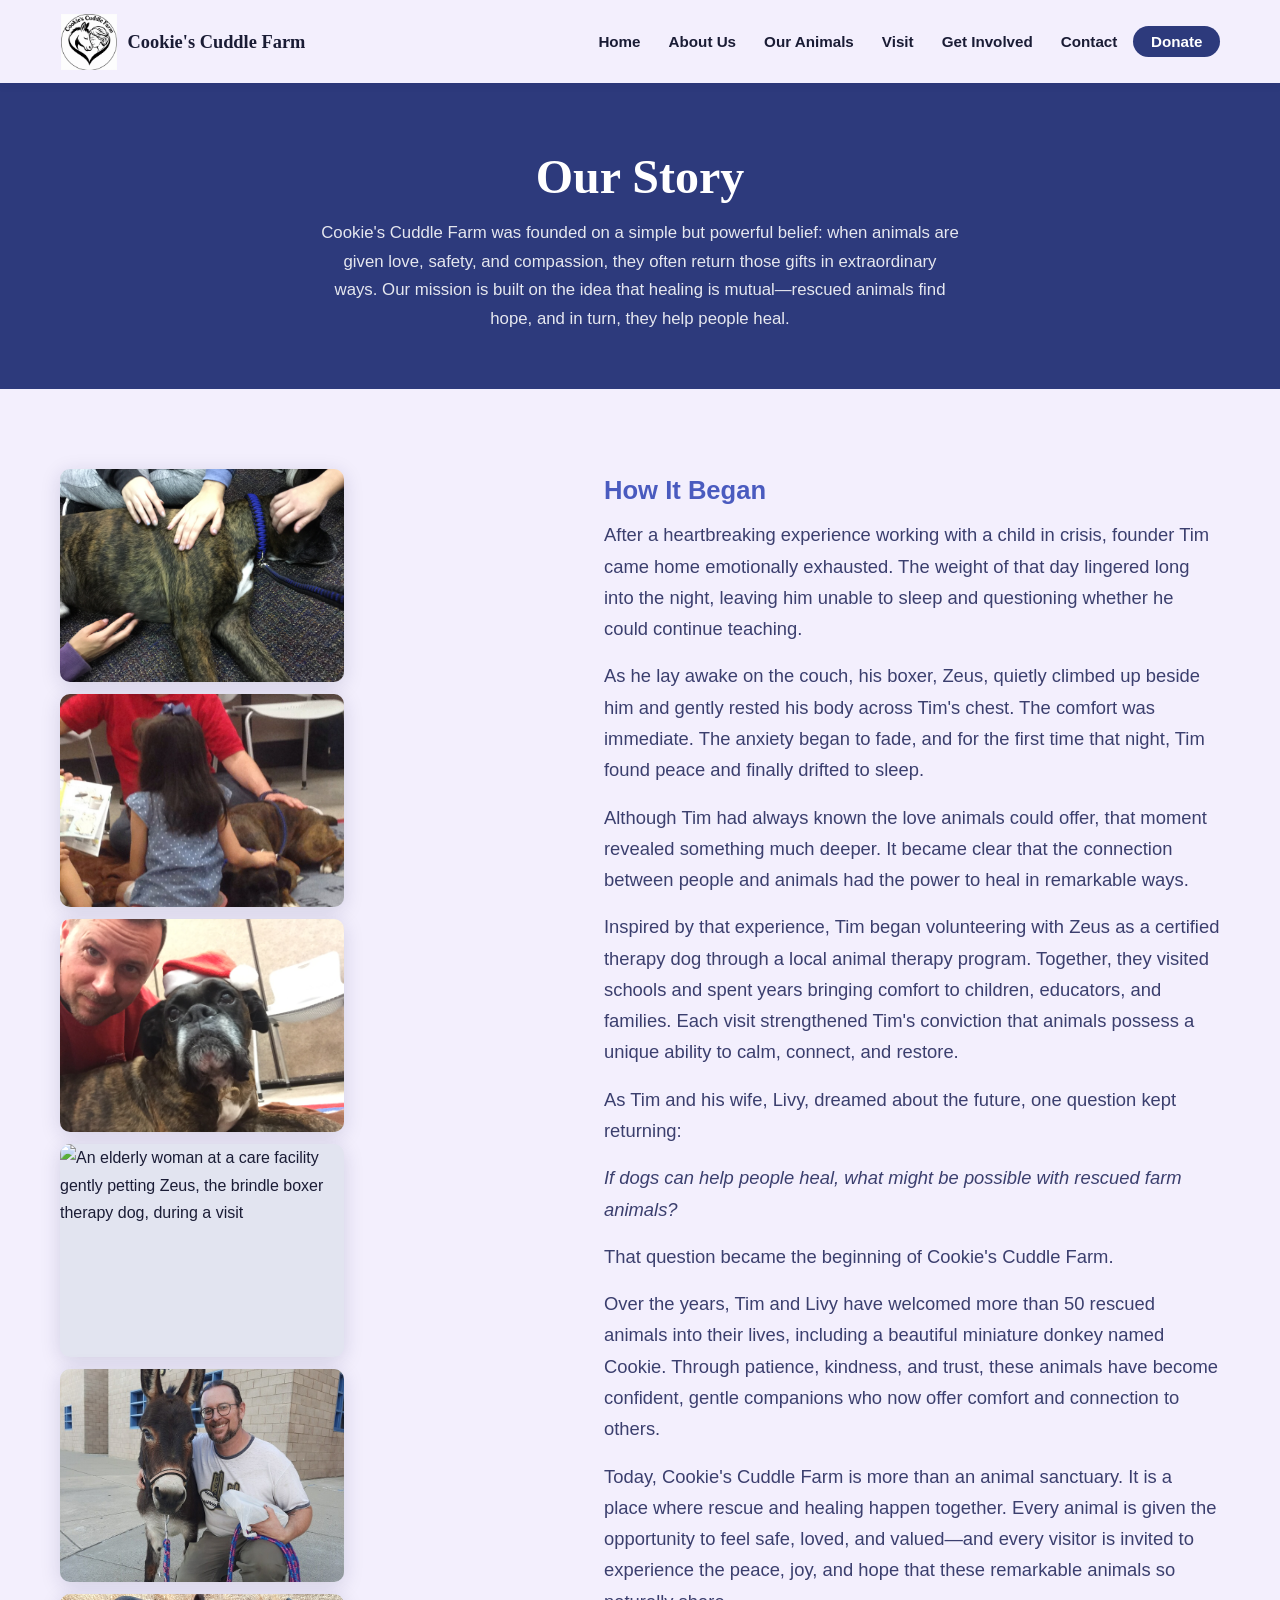
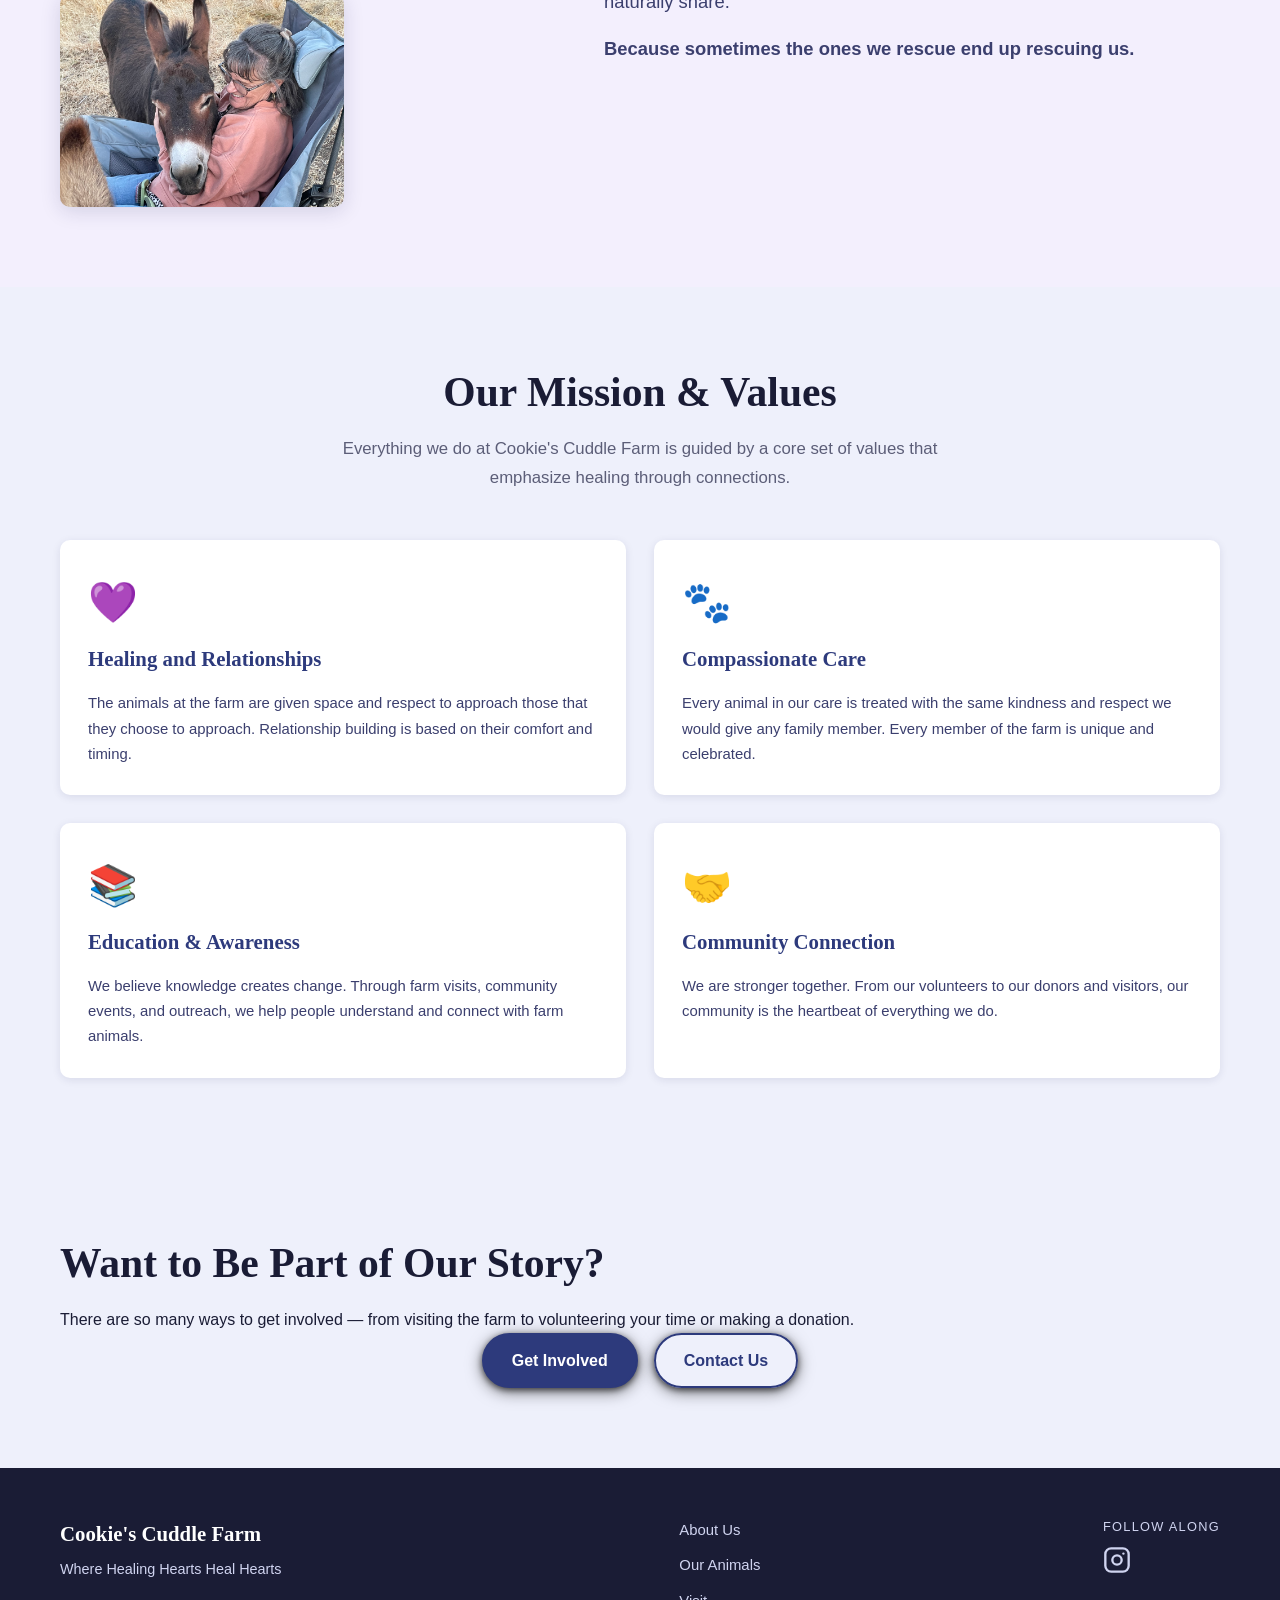
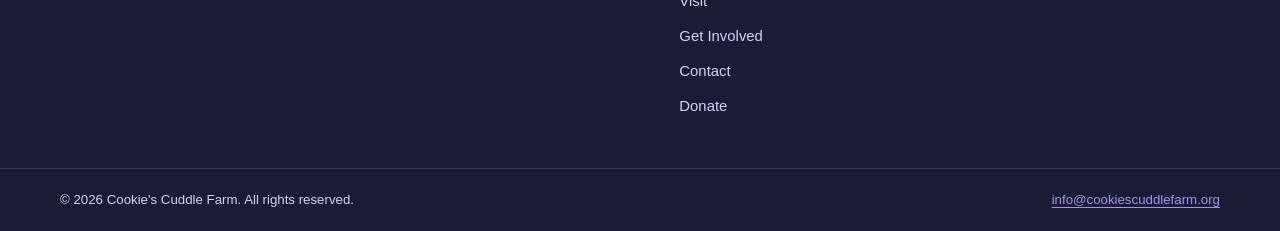
==== commit dd37c858: "Fix remaining accessibility issues: ARIA conflicts, duplicate heading, focus, dead code - Remove red" ====
--- a/about.html
+++ b/about.html
@@ -68,7 +68,7 @@
           </figure>
         </div>
         <div class="about-text">
-          <span class="section-label" style="font-family: var(--font-sans);">How It Began</span>
+          <span class="section-label" style="font-family: var(--font-sans);" aria-hidden="true">How It Began</span>
 
           <p>After a heartbreaking experience working with a child in crisis, founder Tim came home emotionally exhausted. The weight of that day lingered long into the night, leaving him unable to sleep and questioning whether he could continue teaching.</p>
           <p>As he lay awake on the couch, his boxer, Zeus, quietly climbed up beside him and gently rested his body across Tim's chest. The comfort was immediate. The anxiety began to fade, and for the first time that night, Tim found peace and finally drifted to sleep.</p>
--- a/css/styles.css
+++ b/css/styles.css
@@ -468,7 +468,10 @@
   font-size: .95rem;
 }
 
-.mission-icon { font-size: 1.8rem; }
+.mission-icon {
+  font-size: 2.2rem;
+  filter: drop-shadow(0 0 6px rgba(255,255,255,.9)) drop-shadow(0 0 3px rgba(255,255,255,.7));
+}
 
 /* =============================================
    ABOUT
